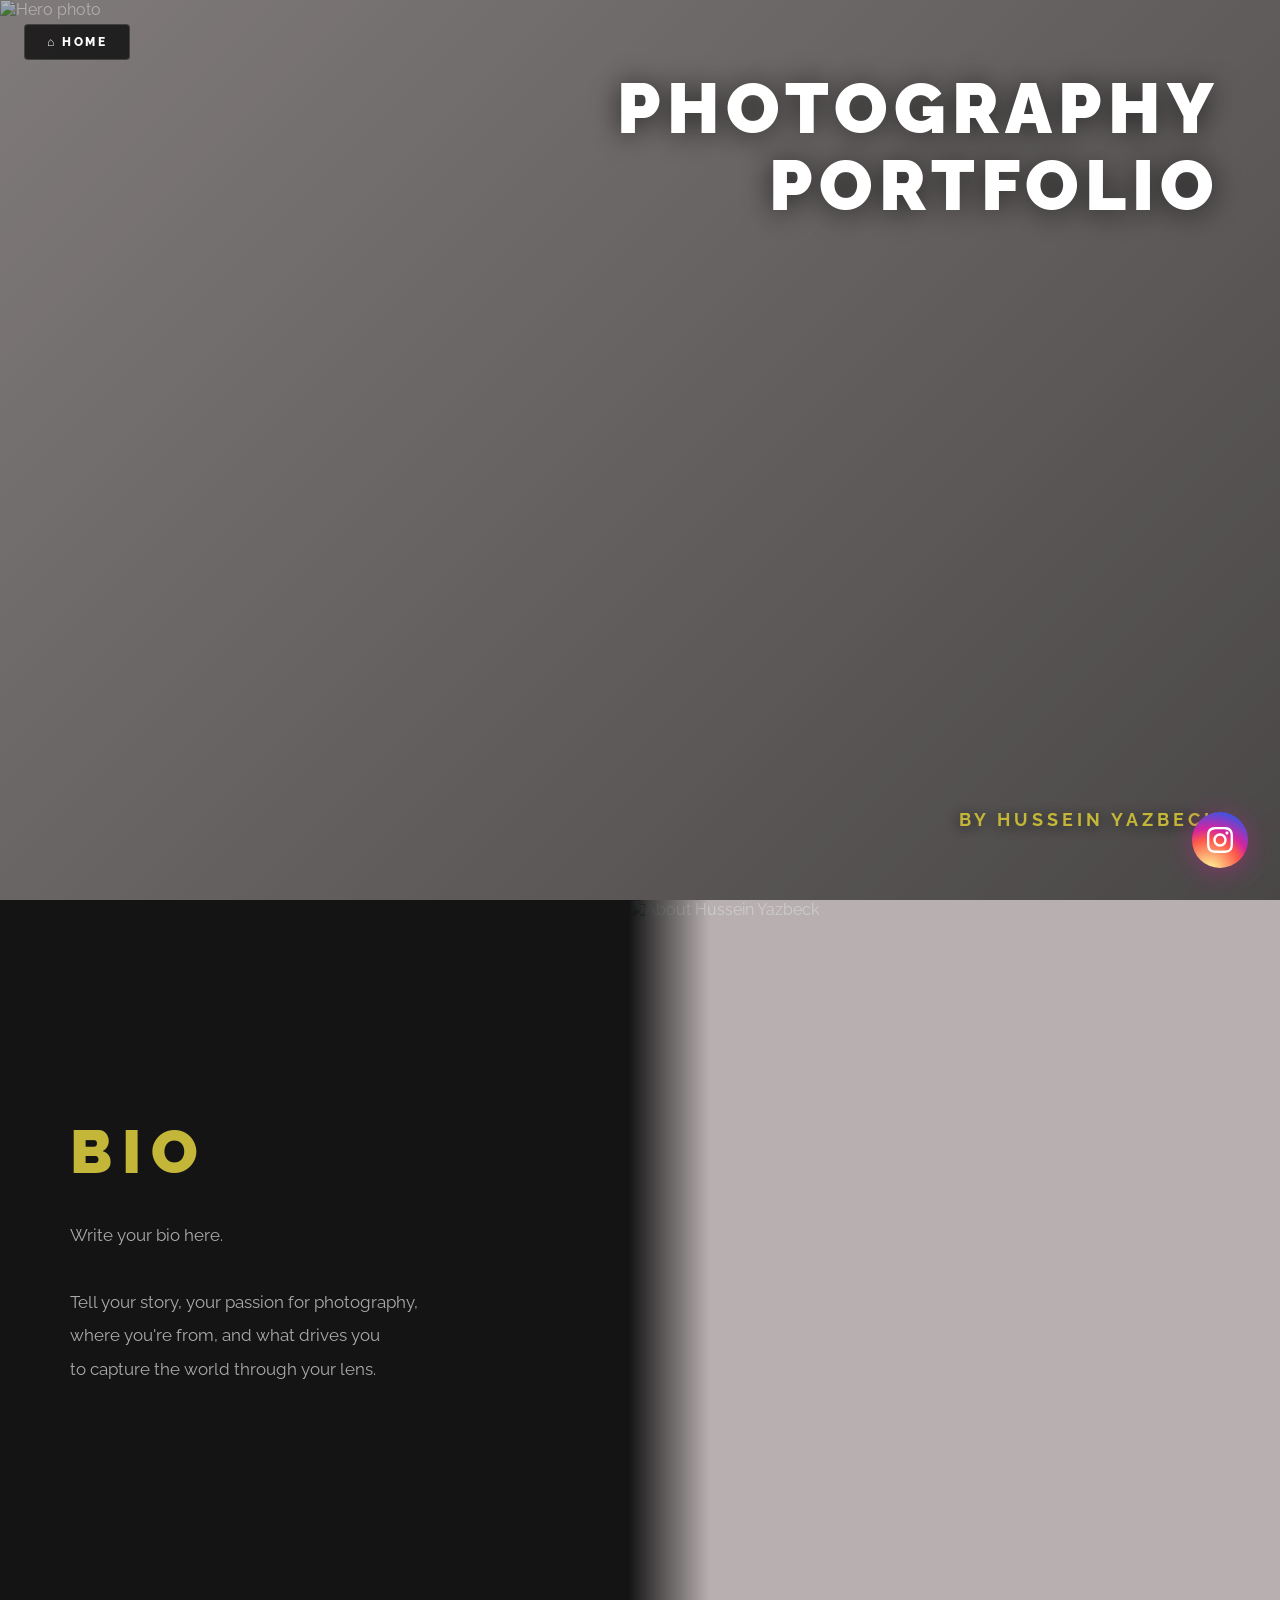
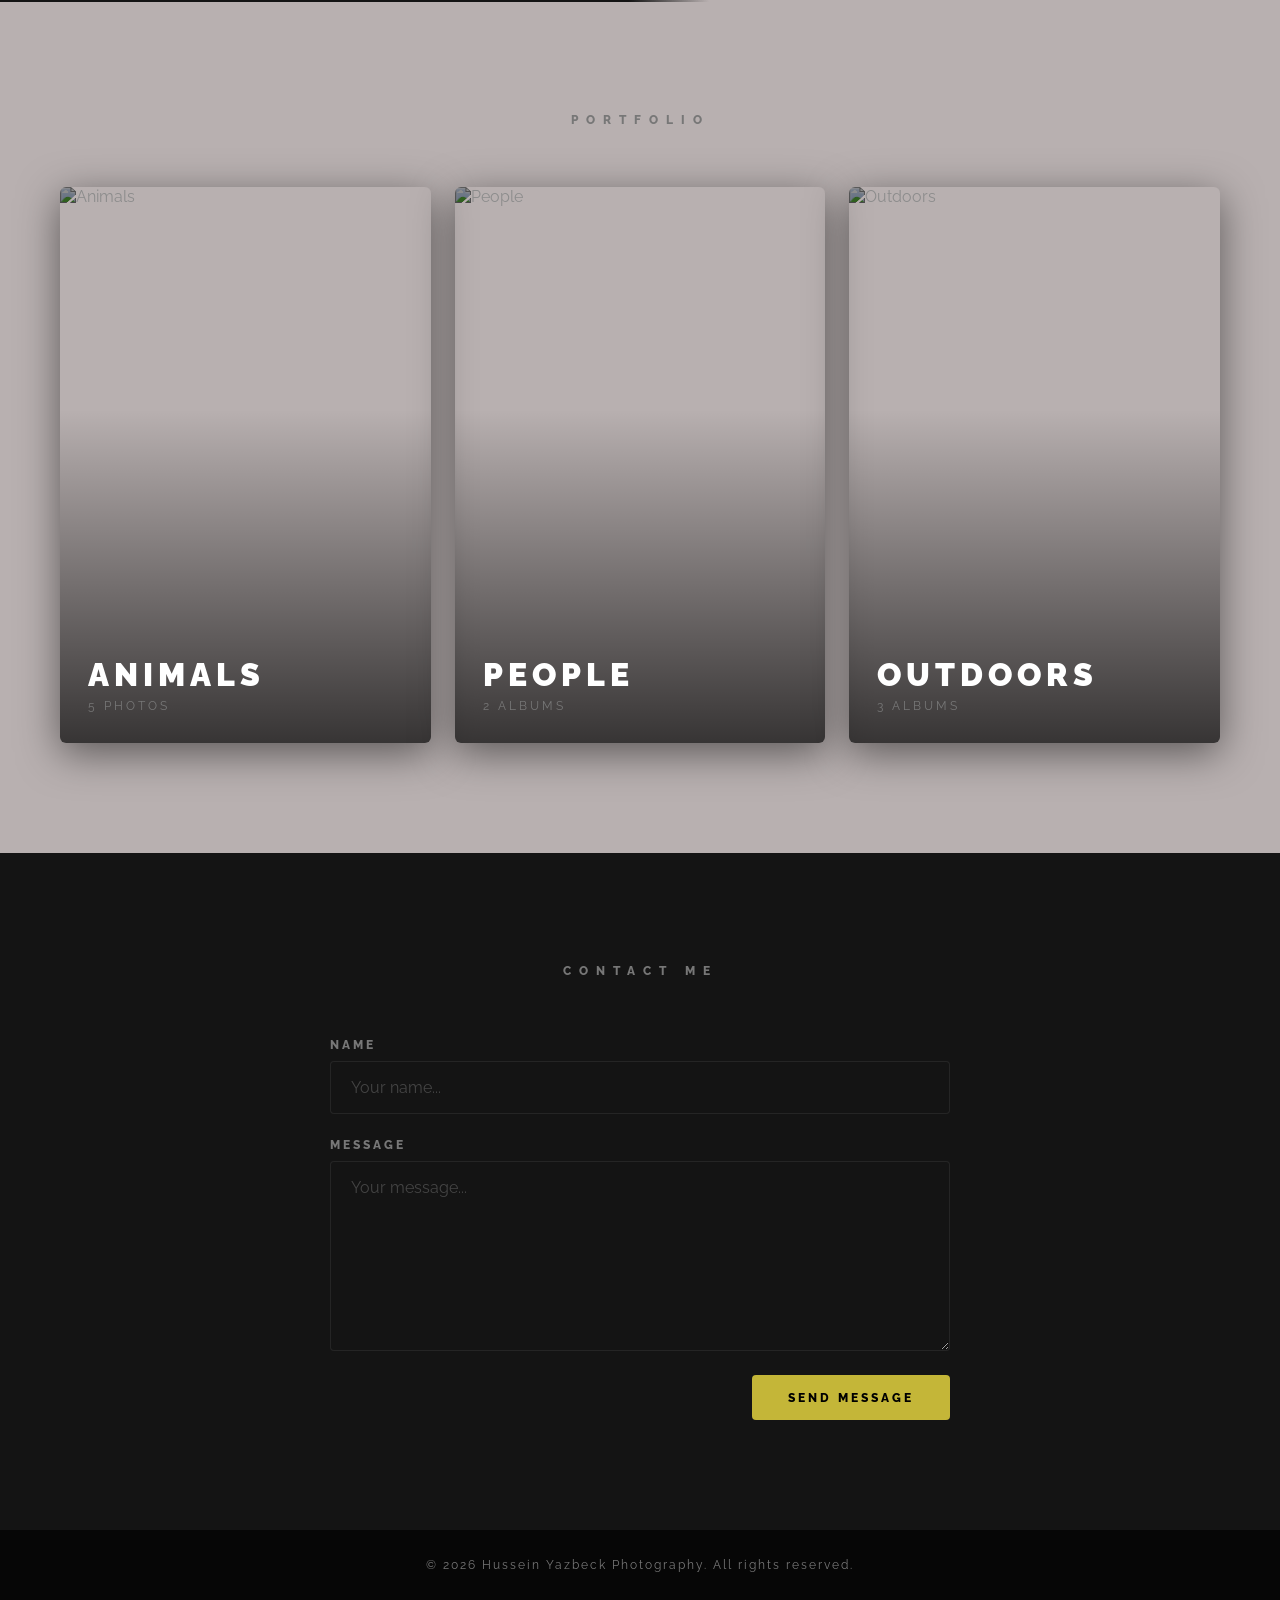
==== index.html @ 98753cee "Initial portfolio upload" ====
<!DOCTYPE html>
<html lang="en">
<head>
    <meta charset="UTF-8">
    <meta name="viewport" content="width=device-width, initial-scale=1.0">
    <meta name="description" content="Photography portfolio of Hussein Yazbeck — animals, people, and outdoor photography.">
    <meta property="og:title" content="Hussein Yazbeck | Photography">
    <meta property="og:description" content="Photography portfolio of Hussein Yazbeck.">
    <meta property="og:type" content="website">
    <meta name="twitter:card" content="summary_large_image">
    <link rel="icon" href="images/favicon.ico">
    <title>Hussein Yazbeck | Photography</title>
    <link rel="preconnect" href="https://fonts.googleapis.com">
    <link rel="preconnect" href="https://fonts.gstatic.com" crossorigin>
    <link href="https://fonts.googleapis.com/css2?family=Raleway:wght@300;400;500;700;800;900&display=swap" rel="stylesheet">
    <link rel="stylesheet" href="styles.css">
</head>
<body>

    <!-- ================================================
         FIXED NAVIGATION (always visible)
    ================================================ -->
    <div class="fixed-nav">
        <button class="nav-btn home-btn" onclick="goHome()">&#8962; HOME</button>
        <button class="nav-btn back-btn" id="back-btn" onclick="goBack()">&#8592; BACK</button>
    </div>

    <!-- ================================================
         FLOATING INSTAGRAM BUTTON
    ================================================ -->
    <a id="instagram-link" href="#" target="_blank" class="instagram-float" title="Follow on Instagram">
        <svg viewBox="0 0 24 24" xmlns="http://www.w3.org/2000/svg">
            <path d="M12 2.163c3.204 0 3.584.012 4.85.07 3.252.148 4.771 1.691 4.919 4.919.058 1.265.069
            1.645.069 4.849 0 3.205-.012 3.584-.069 4.849-.149 3.225-1.664 4.771-4.919
            4.919-1.266.058-1.644.07-4.85.07-3.204 0-3.584-.012-4.849-.07-3.26-.149-4.771-1.699-4.919-4.92-.058-1.265-.07-1.644-.07-4.849
            0-3.204.013-3.583.07-4.849.149-3.227 1.664-4.771 4.919-4.919 1.266-.057 1.645-.069
            4.849-.069zm0-2.163c-3.259 0-3.667.014-4.947.072-4.358.2-6.78 2.618-6.98
            6.98-.059 1.281-.073 1.689-.073 4.948 0 3.259.014 3.668.072 4.948.2 4.358 2.618
            6.78 6.98 6.98 1.281.058 1.689.072 4.948.072 3.259 0 3.668-.014 4.948-.072 4.354-.2
            6.782-2.618 6.979-6.98.059-1.28.073-1.689.073-4.948 0-3.259-.014-3.667-.072-4.947-.196-4.354-2.617-6.78-6.979-6.98-1.281-.059-1.69-.073-4.949-.073zm0
            5.838c-3.403 0-6.162 2.759-6.162 6.162s2.759 6.163 6.162 6.163 6.162-2.759
            6.162-6.163c0-3.403-2.759-6.162-6.162-6.162zm0 10.162c-2.209 0-4-1.79-4-4
            0-2.209 1.791-4 4-4s4 1.791 4 4c0 2.21-1.791 4-4 4zm6.406-11.845c-.796
            0-1.441.645-1.441 1.44s.645 1.44 1.441 1.44c.795 0 1.439-.645
            1.439-1.44s-.644-1.44-1.439-1.44z"/>
        </svg>
    </a>

    <!-- ================================================
         FULLSCREEN IMAGE VIEWER
    ================================================ -->
    <div id="fullscreen-viewer">
        <button class="viewer-close" onclick="closeFullscreen()">&#8592; BACK</button>
        <button class="viewer-nav viewer-prev" onclick="prevImage()">&#10094;</button>
        <button class="viewer-nav viewer-next" onclick="nextImage()">&#10095;</button>
        <div class="viewer-wrapper">
            <img id="viewer-img" src="" alt="Full screen view">
        </div>
        <div class="viewer-counter">
            <span id="viewer-counter-text">1 / 1</span>
        </div>
        <div class="zoom-controls">
            <button class="zoom-btn" onclick="zoomOut()" title="Zoom Out">&#8722;</button>
            <span id="zoom-level">100%</span>
            <button class="zoom-btn" onclick="zoomIn()" title="Zoom In">&#43;</button>
        </div>
    </div>

    <!-- ================================================
         HOME PAGE
    ================================================ -->
    <div id="home-page" class="page active">

        <!-- HERO -->
        <section class="hero">
            <img id="hero-bg" src="" alt="Hero photo" class="hero-bg">
            <div class="hero-overlay"></div>
            <div class="hero-content">
                <h1 class="hero-title fade-in">Photography<br>Portfolio</h1>
                <p id="author-name" class="hero-author fade-in">By Hussein Yazbeck</p>
            </div>
        </section>

        <!-- BIO -->
        <section class="bio-section">
            <div class="bio-left reveal">
                <span class="bio-label">BIO</span>
                <p id="bio-text" class="bio-text"></p>
            </div>
            <div class="bio-right reveal">
                <img id="bio-img" src="" alt="About Hussein Yazbeck">
            </div>
        </section>

        <!-- CATEGORIES -->
        <section id="categories-section" class="categories-section">
            <h2 class="section-label reveal">Portfolio</h2>
            <div id="categories-grid" class="categories-grid"></div>
        </section>

        <!-- CONTACT -->
        <section class="contact-section">
            <h2 class="section-label reveal">Contact Me</h2>
            <div class="contact-form reveal">
                <div class="form-group">
                    <label for="contact-name">Name</label>
                    <input type="text" id="contact-name" placeholder="Your name...">
                </div>
                <div class="form-group">
                    <label for="contact-message">Message</label>
                    <textarea id="contact-message" placeholder="Your message..."></textarea>
                </div>
                <p id="form-error" class="form-error" role="alert"></p>
                <button class="contact-btn" onclick="sendEmail()">Send Message</button>
            </div>
        </section>

        <!-- FOOTER -->
        <footer class="footer">
            <p>&copy; <span id="footer-year"></span> Hussein Yazbeck Photography. All rights reserved.</p>
        </footer>

    </div>

    <!-- ================================================
         ALBUM PAGE
    ================================================ -->
    <div id="album-page" class="page">
        <div id="album-bg-overlay" class="album-bg-overlay"></div>
        <div class="album-page-content">
            <h1 id="album-title" class="album-title"></h1>
            <div id="album-grid" class="album-grid"></div>
        </div>
    </div>

    <!-- ================================================
         SUBCATEGORIES PAGE
    ================================================ -->
    <div id="subcategories-page" class="page">
        <div id="subcategories-bg-overlay" class="album-bg-overlay"></div>
        <div class="album-page-content">
            <h1 id="subcategories-title" class="album-title"></h1>
            <div id="subcategories-grid" class="categories-grid subcategories-grid"></div>
        </div>
    </div>

    <script src="script.js"></script>
</body>
</html>
---- styles.css ----
/* ================================================
   RESET & VARIABLES
================================================ */
*, *::before, *::after {
    margin: 0;
    padding: 0;
    box-sizing: border-box;
}

:root {
    --bg:         #b8b0b0; /* Color of Albums background */
    --bg-2:       #141414; /* Color of Bio & contact background */
    --bg-3:       #141414;
    --text:       #ffffff; /* Color of PHOTOGRAPHY PORTFOLIO */
    --muted:      #777;
    --accent:     #c4b638;  /* Color of my name */
    --ease:       cubic-bezier(0.25, 0.46, 0.45, 0.94);
    --font:       'Raleway', sans-serif;
}

html {
    scroll-behavior: smooth;
    font-size: 16px;
}

body {
    background: var(--bg);
    color: var(--text);
    font-family: var(--font);
    overflow-x: hidden;
    -webkit-font-smoothing: antialiased;
}

img { display: block; max-width: 100%; }
button { font-family: var(--font); cursor: pointer; }

/* ================================================
   FIXED NAVIGATION
================================================ */
.fixed-nav {
    position: fixed;
    top: 24px;
    left: 24px;
    z-index: 900;
    display: flex;
    gap: 10px;
}

.nav-btn {
    background: rgba(8, 8, 8, 0.78);
    color: var(--text);
    border: 1px solid rgba(255, 255, 255, 0.15);
    padding: 10px 22px;
    font-size: 0.75rem;
    font-weight: 800;
    letter-spacing: 2.5px;
    text-transform: uppercase;
    border-radius: 4px;
    backdrop-filter: blur(14px);
    -webkit-backdrop-filter: blur(14px);
    transition: background 0.35s ease, color 0.35s ease, border-color 0.35s ease;
}

.nav-btn:hover {
    background: var(--accent);
    border-color: var(--accent);
    color: #000;
}

/* Back button hidden by default — shown via JS on album page */
.back-btn { display: none; }

/* ================================================
   FLOATING INSTAGRAM BUTTON
================================================ */
.instagram-float {
    position: fixed;
    bottom: 32px;
    right: 32px;
    z-index: 900;
    width: 56px;
    height: 56px;
    border-radius: 50%;
    background: radial-gradient(
        circle at 30% 107%,
        #fdf497 0%, #fdf497 5%,
        #fd5949 45%, #d6249f 60%, #285AEB 90%
    );
    display: flex;
    align-items: center;
    justify-content: center;
    text-decoration: none;
    box-shadow: 0 4px 24px rgba(214, 36, 159, 0.4);
    transition: transform 0.35s var(--ease), box-shadow 0.35s ease;
}

.instagram-float:hover {
    transform: scale(1.12) translateY(-3px);
    box-shadow: 0 10px 32px rgba(214, 36, 159, 0.65);
}

.instagram-float svg {
    width: 26px;
    height: 26px;
    fill: #fff;
}

/* ================================================
   PAGE SYSTEM
================================================ */
.page {
    display: none;
    min-height: 100vh;
}

.page.active {
    display: block;
    animation: pageFadeIn 0.5s ease both;
}

@keyframes pageFadeIn {
    from { opacity: 0; transform: translateY(12px); }
    to   { opacity: 1; transform: translateY(0); }
}

/* ================================================
   HERO SECTION
================================================ */
.hero {
    position: relative;
    width: 100%;
    height: 100vh;
    overflow: hidden;
}

.hero-bg {
    position: absolute;
    inset: 0;
    width: 100%;
    height: 100%;
    object-fit: cover;
}

.hero-overlay {
    position: absolute;
    inset: 0;
    background: linear-gradient(
        135deg,
        rgba(0,0,0,0.3) 0%,
        rgba(0,0,0,0.6) 100%
    );
}

.hero-content {
    position: absolute;
    inset: 0;
    display: flex;
    flex-direction: column;
    justify-content: space-between;
    align-items: flex-end;
    padding: 70px 60px;
}

.hero-title {
    font-size: clamp(2.8rem, 5.5vw, 5rem);
    font-weight: 900;
    text-align: right;
    letter-spacing: 6px;
    text-transform: uppercase;
    line-height: 1.1;
    text-shadow: 0 2px 30px rgba(0,0,0,0.7);
}

/* ⚙️ Author name font size is controlled in script.js via CONFIG.authorNameSize */
.hero-author {
    font-size: 1.1rem;
    font-weight: 700;
    letter-spacing: 4px;
    text-transform: uppercase;
    color: var(--accent);
    text-shadow: 0 2px 15px rgba(0,0,0,0.8);
}

/* Hero fade-in animations */
@keyframes heroFadeIn {
    0%   { opacity: 0; transform: translateY(28px); }
    100% { opacity: 1; transform: translateY(0); }
}

.fade-in { opacity: 0; animation: heroFadeIn 1.3s ease forwards; }
.hero-title.fade-in  { animation-delay: 0.5s; }
.hero-author.fade-in { animation-delay: 1.1s; }



/* ================================================
   BIO SECTION
================================================ */
.bio-section {
    display: flex;
    min-height: 78vh;
}

.bio-left {
    flex: 0.75;
    background: var(--bg-2);
    padding: 90px 70px;
    display: flex;
    flex-direction: column;
    justify-content: center;
    gap: 32px;
}

.bio-label {
    font-size: 3.8rem;
    font-weight: 900;
    letter-spacing: 10px;
    color: var(--accent);
    text-transform: uppercase;
}

.bio-text {
    font-size: 1.05rem;
    line-height: 2;
    color: #aaa;
    max-width: 500px;
    white-space: pre-line;
}


.bio-right {
    flex: 1;
    overflow: hidden;
    position: relative; /* needed for the pseudo-element */
}

.bio-right::before {
    content: '';
    position: absolute;
    top: 0;
    left: 0;
    bottom: 0;
    width: 80px;
    background: linear-gradient(to right, var(--bg-2), transparent);
    z-index: 1;
    pointer-events: none;
}

.bio-right img {
    width: 100%;
    height: 100%;
    object-fit: cover;
    filter: brightness(0.8);
    transition: transform 0.8s var(--ease), filter 0.5s ease;
}

.bio-right:hover img {
    transform: scale(1.04);
    filter: brightness(0.9);
}



/* ================================================
   CATEGORIES SECTION
================================================ */
.categories-section {
    padding: 110px 60px;
    background: var(--bg);
}

.section-label {
    font-size: 0.78rem;
    font-weight: 800;
    letter-spacing: 8px;
    text-transform: uppercase;
    text-align: center;
    margin-bottom: 60px;
    color: var(--muted);
}

.categories-grid {
    display: flex;
    gap: 24px;
    justify-content: center;
    flex-wrap: wrap;
}

.category-card {
    flex: 1;
    min-width: 260px;
    max-width: 380px;
    position: relative;
    border-radius: 6px;
    overflow: hidden;
    cursor: pointer;
    aspect-ratio: 2 / 3;
    box-shadow: 0 10px 40px rgba(0,0,0,0.5);
    transition: transform 0.45s var(--ease), box-shadow 0.45s ease;
}

.category-card:hover {
    transform: translateY(-10px);
    box-shadow: 0 26px 60px rgba(0,0,0,0.75);
}

.category-card img {
    width: 100%;
    height: 100%;
    object-fit: cover;
    filter: brightness(0.55);
    transition: filter 0.5s ease, transform 0.6s var(--ease);
}

.category-card:hover img {
    filter: brightness(0.35);
    transform: scale(1.07);
}

.category-card-overlay {
    position: absolute;
    inset: 0;
    display: flex;
    flex-direction: column;
    justify-content: flex-end;
    padding: 30px 28px;
    background: linear-gradient(transparent 40%, rgba(0,0,0,0.7) 100%);
}

.category-card-overlay h3 {
    font-size: 2rem;
    font-weight: 900;
    letter-spacing: 5px;
    text-transform: uppercase;
    transition: color 0.3s ease;
}

.category-card:hover .category-card-overlay h3 {
    color: var(--accent);
}

.category-card-overlay span {
    font-size: 0.72rem;
    letter-spacing: 3px;
    color: var(--muted);
    text-transform: uppercase;
    margin-top: 6px;
    transition: color 0.3s ease;
}

.category-card:hover .category-card-overlay span {
    color: var(--accent);
}

/* ================================================
   CONTACT SECTION
================================================ */
.contact-section {
    padding: 110px 60px;
    background: var(--bg-2);
    display: flex;
    flex-direction: column;
    align-items: center;
}

.contact-form {
    width: 100%;
    max-width: 620px;
    display: flex;
    flex-direction: column;
    gap: 24px;
}

.form-group {
    display: flex;
    flex-direction: column;
    gap: 9px;
}

.form-group label {
    font-size: 0.72rem;
    font-weight: 800;
    letter-spacing: 3px;
    text-transform: uppercase;
    color: var(--muted);
}

.contact-form input,
.contact-form textarea {
    background: var(--bg-3);
    border: 1px solid rgba(255,255,255,0.07);
    color: var(--text);
    padding: 16px 20px;
    font-size: 1rem;
    font-family: var(--font);
    border-radius: 4px;
    outline: none;
    transition: border-color 0.35s ease, background 0.35s ease;
}

.contact-form input:focus,
.contact-form textarea:focus {
    border-color: var(--accent);
    background: rgba(200, 169, 110, 0.04);
}

.contact-form input::placeholder,
.contact-form textarea::placeholder { color: #444; }

.contact-form textarea {
    resize: vertical;
    min-height: 190px;
}

.contact-btn {
    align-self: flex-end;
    background: var(--accent);
    color: #000;
    border: none;
    padding: 15px 36px;
    font-size: 0.78rem;
    font-weight: 800;
    letter-spacing: 3px;
    text-transform: uppercase;
    border-radius: 4px;
    transition: background 0.3s ease, transform 0.3s ease, box-shadow 0.3s ease;
}

.contact-btn:hover {
    background: #dfc080;
    transform: translateY(-2px);
    box-shadow: 0 8px 28px rgba(200, 169, 110, 0.35);
}

/* ================================================
   FOOTER
================================================ */
.footer {
    background: #060606;
    text-align: center;
    padding: 28px 20px;
    color: var(--muted);
    font-size: 0.75rem;
    letter-spacing: 2px;
}

/* ================================================
   ALBUM PAGE
================================================ */
/* Faded thumbnail background behind the album grid */
.album-bg-overlay {
    position: fixed;
    inset: 0;
    background-size: cover;
    background-position: center;
    filter: blur(14px) brightness(0.18); /* ← adjust brightness: lower = darker */
    transform: scale(1.1);               /* prevents blurry edges */
    z-index: 0;
    pointer-events: none;
}

/* Make sure content sits above the background */
.album-page-content {
    position: relative;
    z-index: 1;
    min-height: 100vh;
    padding: 120px 60px 90px;
    
}




.album-title {
    font-size: clamp(2rem, 4vw, 3.5rem);
    font-weight: 900;
    text-align: center;
    letter-spacing: 10px;
    text-transform: uppercase;
    margin-bottom: 64px;
}

.album-grid {
    columns: 3;
    column-gap: 18px;
}

.album-photo {
    break-inside: avoid;
    margin-bottom: 18px;
    overflow: hidden;
    border-radius: 10px;
    cursor: pointer;
    box-shadow: 0 6px 20px rgba(0,0,0,0.45);
    opacity: 0;
    transform: translateY(30px);
    transition: transform 0.4s ease, box-shadow 0.4s ease;
}

/* Visible state triggered by JS with stagger */
.album-photo.visible {
    animation: albumPhotoIn 0.55s ease both;
}

@keyframes albumPhotoIn {
    from { opacity: 0; transform: translateY(28px); }
    to   { opacity: 1; transform: translateY(0); }
}

.album-photo:hover {
    transform: scale(1.02);
    box-shadow: 0 18px 44px rgba(0,0,0,0.65);
}

.album-photo img {
    width: 100%;
    height: auto;
    display: block;
    transition: transform 0.5s var(--ease);
}

.album-photo:hover img {
    transform: scale(1.07);
}

/* ================================================
   FULLSCREEN IMAGE VIEWER
================================================ */
#fullscreen-viewer {
    position: fixed;
    inset: 0;
    z-index: 1500;
    background: rgba(4, 4, 4, 0.97);
    display: flex;
    align-items: center;
    justify-content: center;
    opacity: 0;
    pointer-events: none;
    transition: opacity 0.4s ease;
    touch-action: none;
}

#fullscreen-viewer.active {
    opacity: 1;
    pointer-events: auto;
}

/* Back button inside the viewer */
.viewer-close {
    position: fixed;
    top: 24px;
    left: 24px;
    z-index: 1600;
    background: rgba(255,255,255,0.07);
    color: #fff;
    border: 1px solid rgba(255,255,255,0.18);
    padding: 10px 22px;
    font-size: 0.75rem;
    font-weight: 800;
    letter-spacing: 2.5px;
    text-transform: uppercase;
    border-radius: 4px;
    transition: background 0.3s, color 0.3s, border-color 0.3s;
}

.viewer-close:hover {
    background: var(--accent);
    border-color: var(--accent);
    color: #000;
}

/* Left / Right arrows */
.viewer-nav {
    position: fixed;
    top: 50%;
    transform: translateY(-50%);
    z-index: 1600;
    background: rgba(255,255,255,0.06);
    color: #fff;
    border: none;
    width: 62px;
    height: 100px;
    font-size: 2.8rem;
    display: flex;
    align-items: center;
    justify-content: center;
    transition: background 0.3s ease;
}

.viewer-prev {
    left: 0;
    border-radius: 0 8px 8px 0;
}

.viewer-next {
    right: 0;
    border-radius: 8px 0 0 8px;
}

.viewer-nav:hover {
    background: rgba(255,255,255,0.18);
}

.viewer-wrapper {
    width: 100%;
    height: 100%;
    display: flex;
    align-items: center;
    justify-content: center;
    overflow: hidden;
}

#viewer-img {
    max-width: 88vw;
    max-height: 86vh;
    object-fit: contain;
    transform-origin: center center;
    transition: transform 0.35s ease, opacity 0.3s ease;
    user-select: none;
    -webkit-user-drag: none;
}

/* Photo counter (e.g. 3 / 12) */
.viewer-counter {
    position: fixed;
    bottom: 82px;
    left: 50%;
    transform: translateX(-50%);
    z-index: 1600;
    color: rgba(255,255,255,0.45);
    font-size: 0.78rem;
    letter-spacing: 3px;
}

/* Zoom controls */
.zoom-controls {
    position: fixed;
    bottom: 28px;
    left: 50%;
    transform: translateX(-50%);
    z-index: 1600;
    display: flex;
    align-items: center;
    gap: 14px;
}

.zoom-btn {
    background: rgba(255,255,255,0.07);
    color: #fff;
    border: 1px solid rgba(255,255,255,0.18);
    width: 44px;
    height: 44px;
    font-size: 1.5rem;
    border-radius: 4px;
    display: flex;
    align-items: center;
    justify-content: center;
    transition: background 0.3s, color 0.3s, border-color 0.3s;
}

.zoom-btn:hover {
    background: var(--accent);
    border-color: var(--accent);
    color: #000;
}

#zoom-level {
    font-size: 0.75rem;
    letter-spacing: 2px;
    color: rgba(255,255,255,0.45);
    min-width: 50px;
    text-align: center;
}

/* ================================================
   SCROLL REVEAL
================================================ */
.reveal {
    opacity: 0;
    transform: translateY(40px);
    transition: opacity 0.9s ease, transform 0.9s ease;
}

.reveal.visible {
    opacity: 1;
    transform: translateY(0);
}

/* ================================================
   RESPONSIVE (Mobile)
================================================ */
@media (max-width: 768px) {
    .hero-content { padding: 80px 30px 50px; }

    .bio-section { flex-direction: column; }
    .bio-left { padding: 60px 30px; }
    .bio-right { min-height: 300px; }

    .categories-section { padding: 80px 20px; }
    .contact-section    { padding: 80px 20px; }
    .album-page-content { padding: 100px 20px 60px; }

    .viewer-nav { width: 44px; height: 70px; font-size: 2rem; }
    .album-grid { columns: 2; }
}

/* ================================================
   SUBCATEGORIES PAGE
================================================ */
.subcategories-grid {
    max-width: 1100px;
    margin: 0 auto;
}

/* ================================================
   CONTACT FORM — INLINE ERROR
================================================ */
.form-error {
    font-size: 0.72rem;
    font-weight: 800;
    letter-spacing: 2.5px;
    text-transform: uppercase;
    color: #e05555;
    display: none;
    margin-bottom: -8px;
}

.form-error.visible {
    display: block;
}

/* ================================================
   KEYBOARD FOCUS — VISIBLE OUTLINES
================================================ */
.category-card:focus-visible,
.album-photo:focus-visible {
    outline: 2px solid var(--accent);
    outline-offset: 4px;
}

.nav-btn:focus-visible,
.viewer-close:focus-visible,
.viewer-nav:focus-visible,
.zoom-btn:focus-visible,
.contact-btn:focus-visible {
    outline: 2px solid var(--accent);
    outline-offset: 3px;
}

/* inputs already use a custom border-color on focus */
.contact-form input:focus-visible,
.contact-form textarea:focus-visible {
    outline: none;
}

/* ================================================
   BROKEN / MISSING IMAGES
================================================ */
.img-error {
    opacity: 0.15;
    filter: grayscale(1);
}

/* ================================================
   REDUCED MOTION
================================================ */
@media (prefers-reduced-motion: reduce) {
    .fade-in {
        animation: none;
        opacity: 1;
    }

    .reveal {
        transition: none;
        opacity: 1;
        transform: none;
    }

    .album-photo,
    .album-photo.visible {
        animation: none;
        opacity: 1;
        transform: none;
    }

    .page.active {
        animation: none;
    }

    /* keep a near-instant opacity swap in the viewer so image changes are visible */
    #viewer-img {
        transition: opacity 0.01ms;
    }

    .bio-right img,
    .category-card,
    .category-card img,
    .album-photo img,
    .instagram-float,
    .nav-btn,
    .contact-btn,
    .zoom-btn {
        transition: none;
    }
}
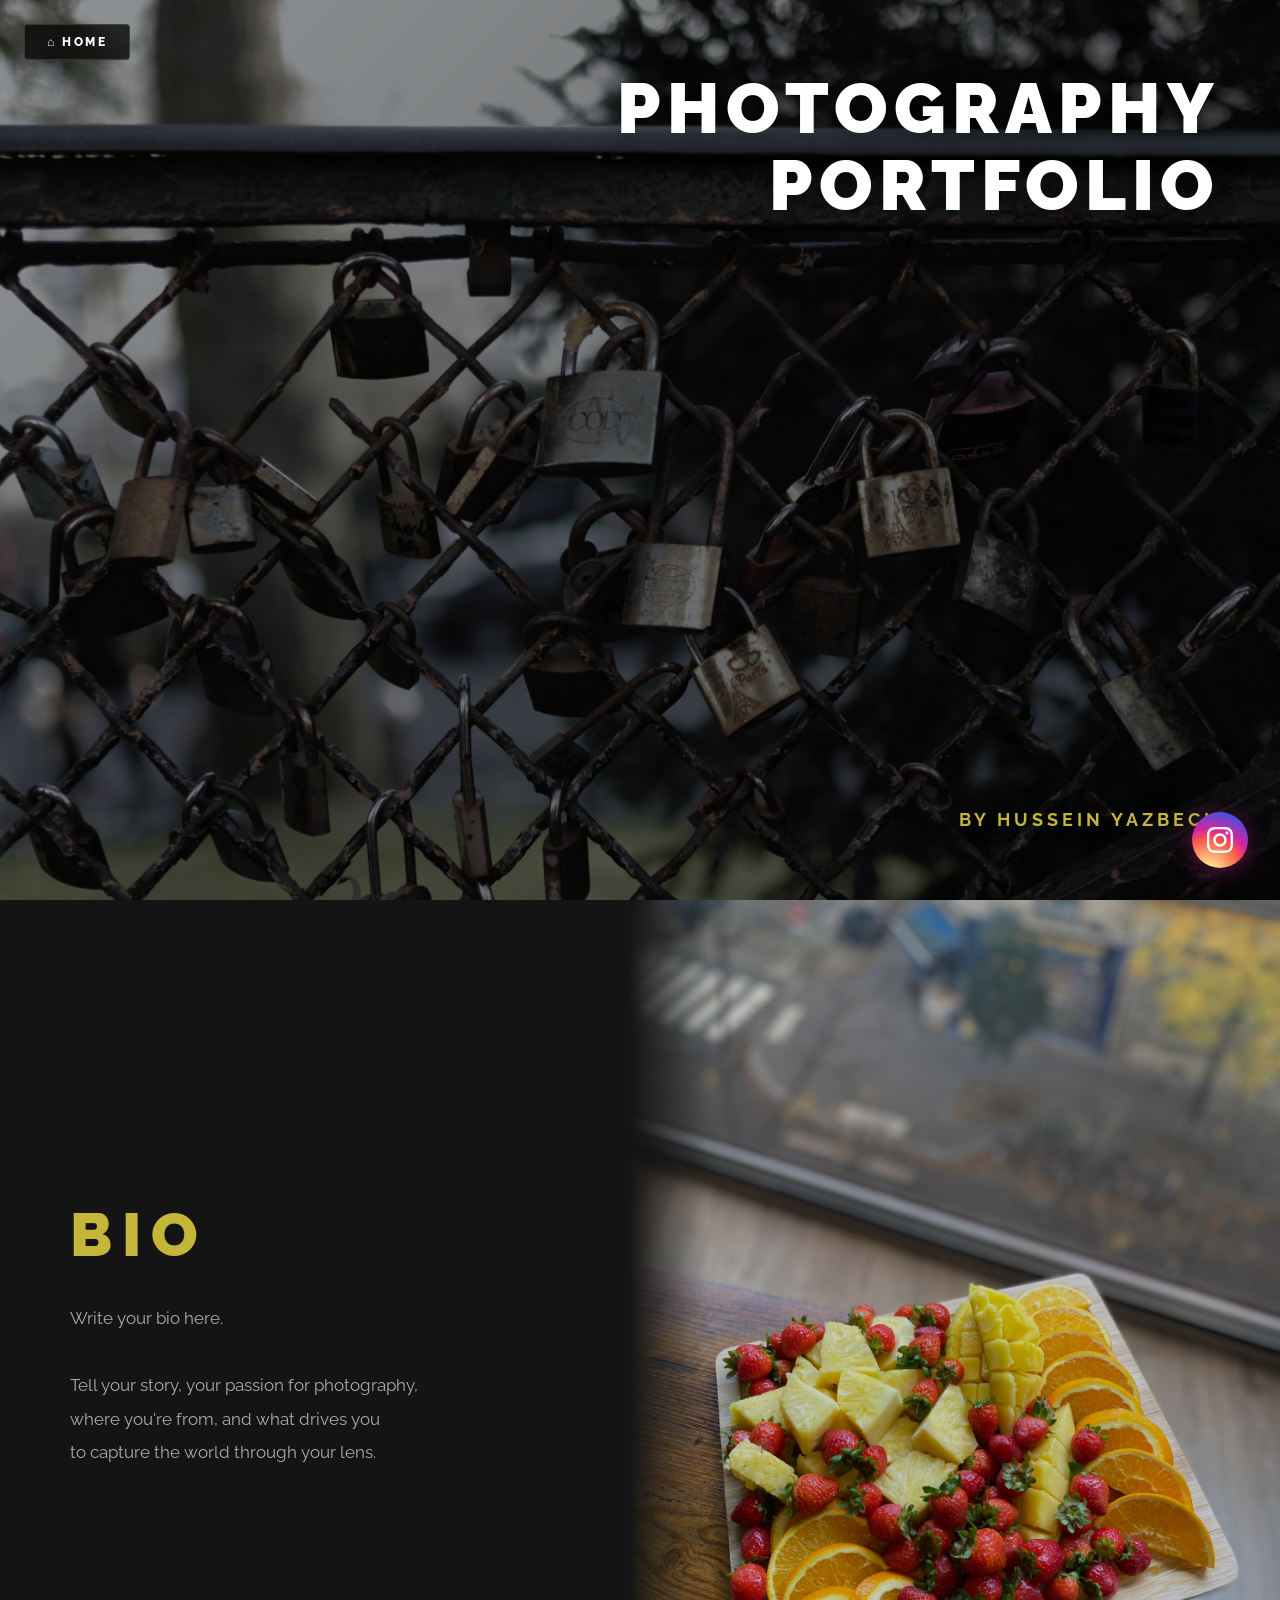
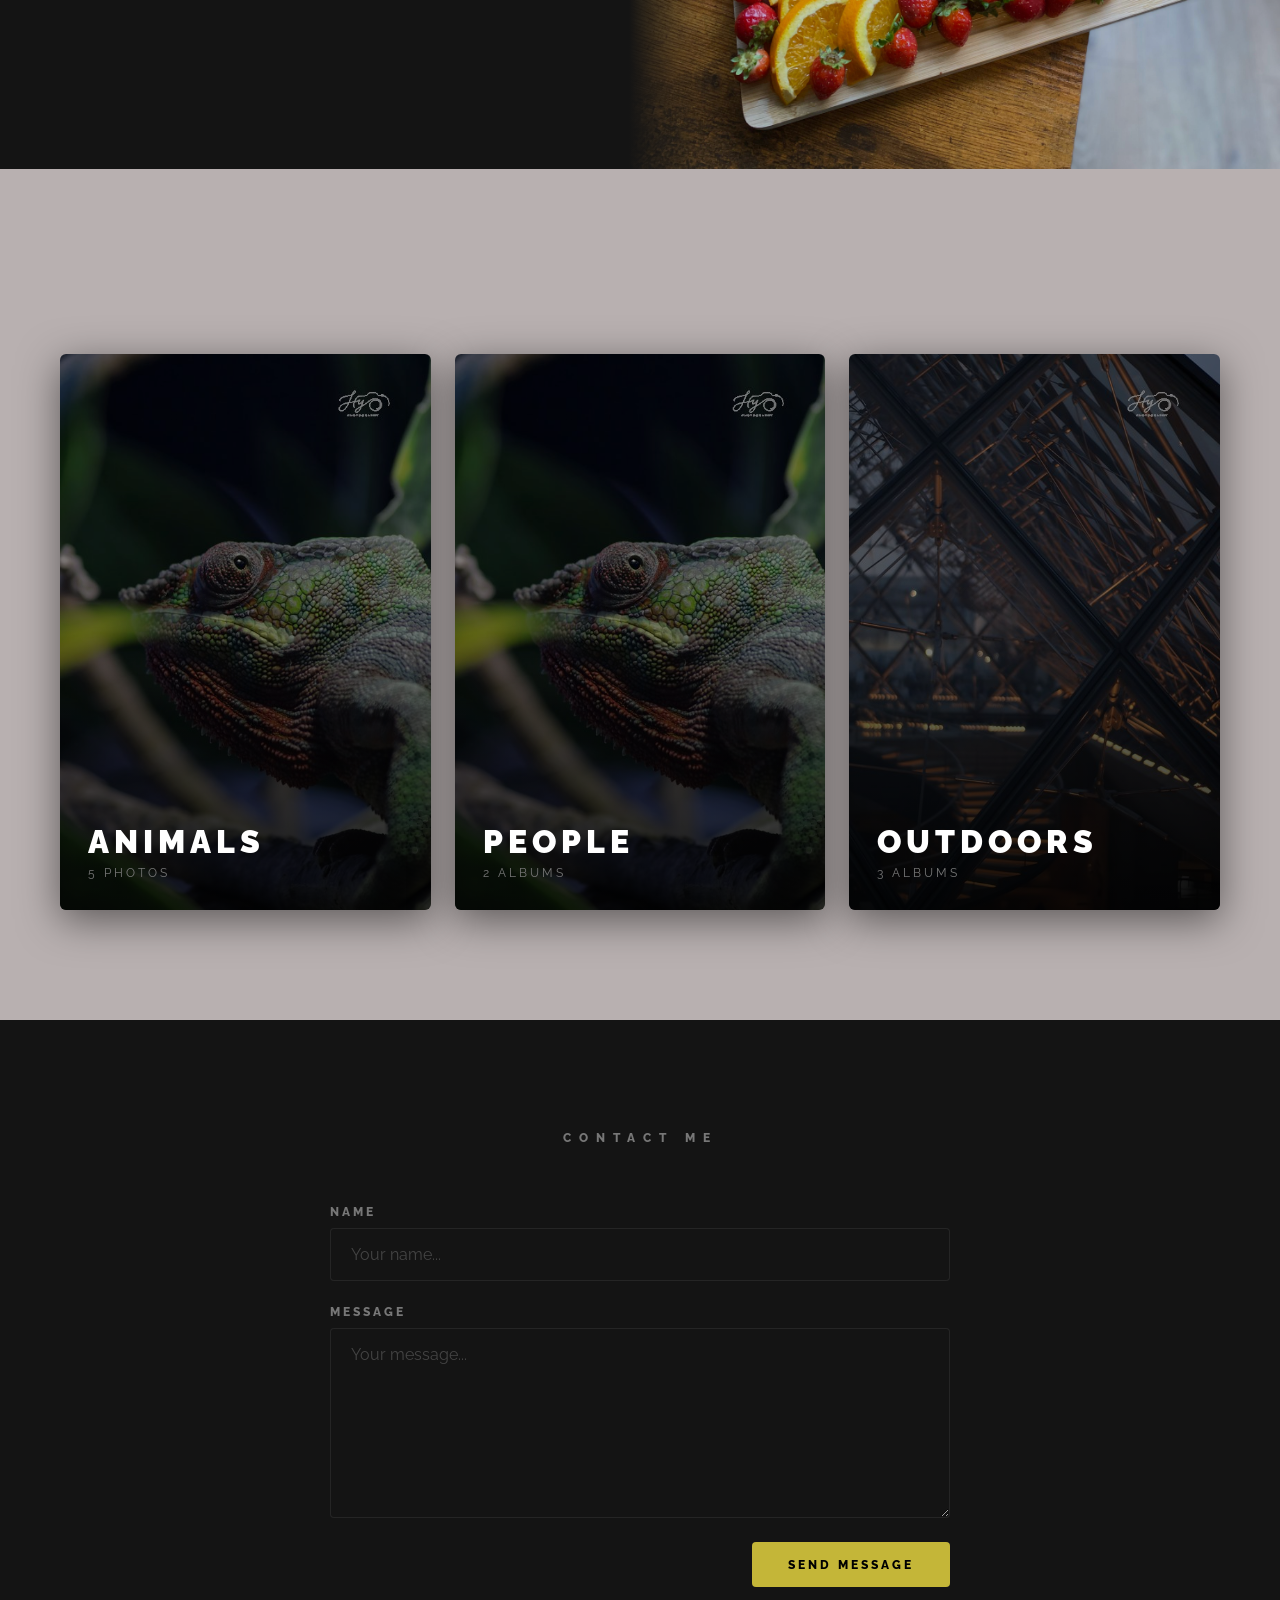
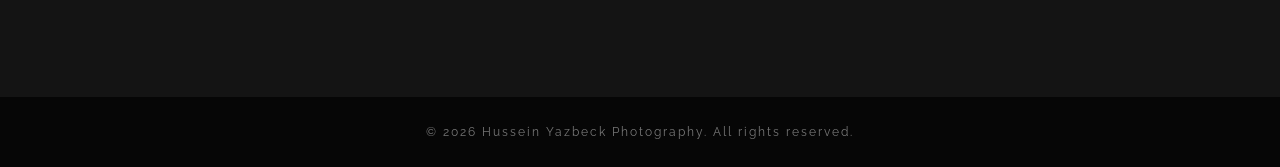
==== commit c1d53f8f: "Mobile fixes: nav buttons, hero text, double-tap hint" ====
--- a/index.html
+++ b/index.html
@@ -2,7 +2,7 @@
 <html lang="en">
 <head>
     <meta charset="UTF-8">
-    <meta name="viewport" content="width=device-width, initial-scale=1.0">
+    <meta name="viewport" content="width=device-width, initial-scale=1.0, viewport-fit=cover">
     <meta name="description" content="Photography portfolio of Hussein Yazbeck — animals, people, and outdoor photography.">
     <meta property="og:title" content="Hussein Yazbeck | Photography">
     <meta property="og:description" content="Photography portfolio of Hussein Yazbeck.">
@@ -144,6 +144,15 @@
         </div>
     </div>
 
+    <!-- DOUBLE TAP HINT — shown once on first fullscreen open on touch devices -->
+    <div id="doubletap-hint" class="doubletap-hint" aria-hidden="true">
+        <div class="doubletap-rings">
+            <div class="doubletap-ring"></div>
+            <div class="doubletap-ring doubletap-ring-2"></div>
+        </div>
+        <span>Double tap to zoom</span>
+    </div>
+
     <script src="script.js"></script>
 </body>
 </html>
--- a/styles.css
+++ b/styles.css
@@ -39,9 +39,9 @@
 ================================================ */
 .fixed-nav {
     position: fixed;
-    top: 24px;
-    left: 24px;
-    z-index: 900;
+    top: max(24px, env(safe-area-inset-top, 24px));
+    left: max(24px, env(safe-area-inset-left, 24px));
+    z-index: 9999;
     display: flex;
     gap: 10px;
 }
@@ -701,7 +701,21 @@
     .album-page-content { padding: 100px 20px 60px; }
 
     .viewer-nav { width: 44px; height: 70px; font-size: 2rem; }
-    .album-grid { columns: 2; }
+    .album-grid  { columns: 2; }
+
+    /* Nav buttons — smaller touch targets, safe on all phones */
+    .nav-btn {
+        padding: 8px 14px;
+        font-size: 0.68rem;
+        letter-spacing: 1.5px;
+    }
+
+    /* Hero title — prevent text from overflowing the screen edges */
+    .hero-title {
+        font-size: clamp(1.6rem, 6.5vw, 2.8rem);
+        letter-spacing: 2px;
+        max-width: 100%;
+    }
 }
 
 /* ================================================
@@ -759,6 +773,69 @@
 .img-error {
     opacity: 0.15;
     filter: grayscale(1);
+}
+
+/* ================================================
+   DOUBLE TAP HINT
+================================================ */
+.doubletap-hint {
+    position: fixed;
+    inset: 0;
+    z-index: 2000;
+    display: flex;
+    flex-direction: column;
+    align-items: center;
+    justify-content: center;
+    gap: 24px;
+    pointer-events: none;
+    opacity: 0;
+}
+
+.doubletap-hint.active {
+    animation: hintLifecycle 3s ease forwards;
+}
+
+@keyframes hintLifecycle {
+    0%   { opacity: 0; }
+    15%  { opacity: 1; }
+    80%  { opacity: 1; }
+    100% { opacity: 0; }
+}
+
+.doubletap-rings {
+    position: relative;
+    width: 64px;
+    height: 64px;
+}
+
+.doubletap-ring {
+    position: absolute;
+    inset: 0;
+    border: 2.5px solid rgba(255, 255, 255, 0.9);
+    border-radius: 50%;
+    opacity: 0;
+    /* two pulses simulating a double tap */
+    animation: ringPulse 0.55s ease-out 0.4s both,
+               ringPulse 0.55s ease-out 1.2s both;
+}
+
+.doubletap-ring-2 {
+    animation-delay: 0.6s, 1.4s;
+}
+
+@keyframes ringPulse {
+    0%   { transform: scale(0.25); opacity: 1; }
+    100% { transform: scale(1.7);  opacity: 0; }
+}
+
+.doubletap-hint span {
+    color: rgba(255, 255, 255, 0.9);
+    font-family: var(--font);
+    font-size: 0.72rem;
+    font-weight: 700;
+    letter-spacing: 3px;
+    text-transform: uppercase;
+    text-shadow: 0 2px 12px rgba(0, 0, 0, 0.9);
 }
 
 /* ================================================
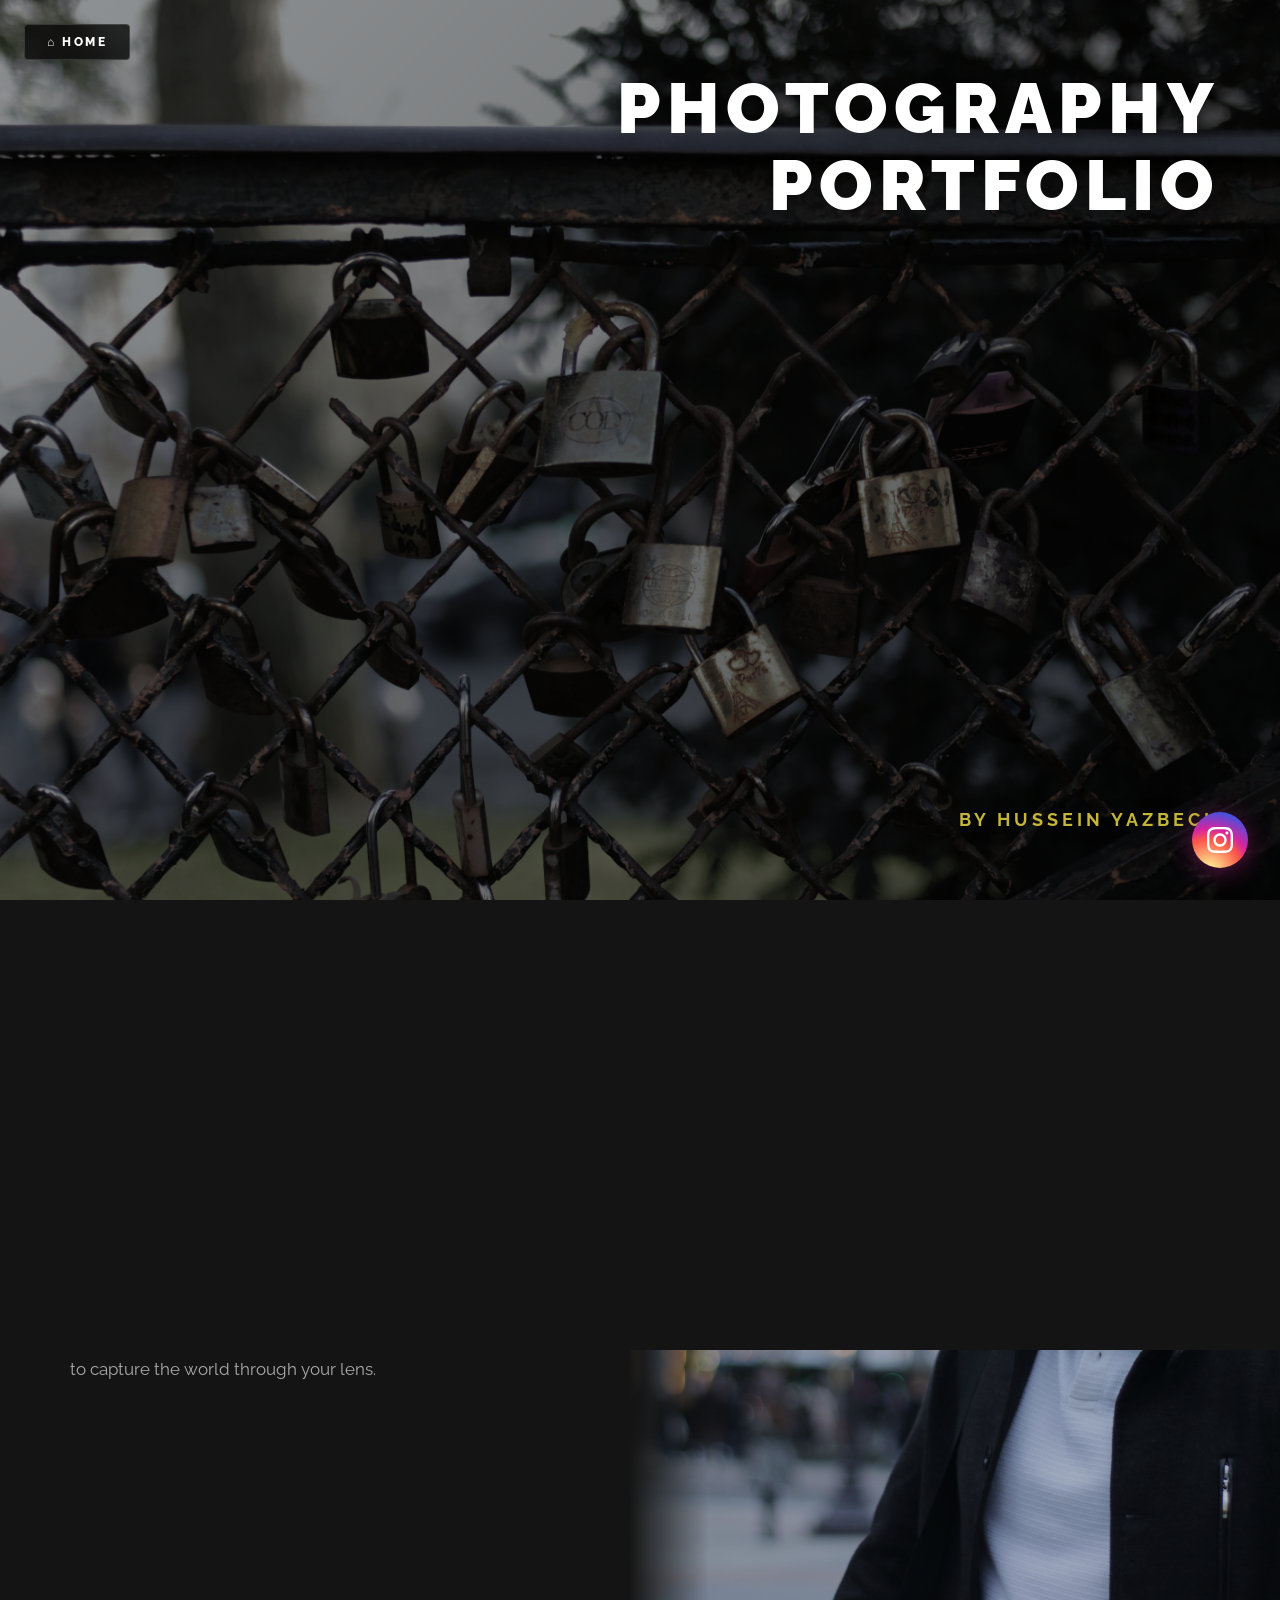
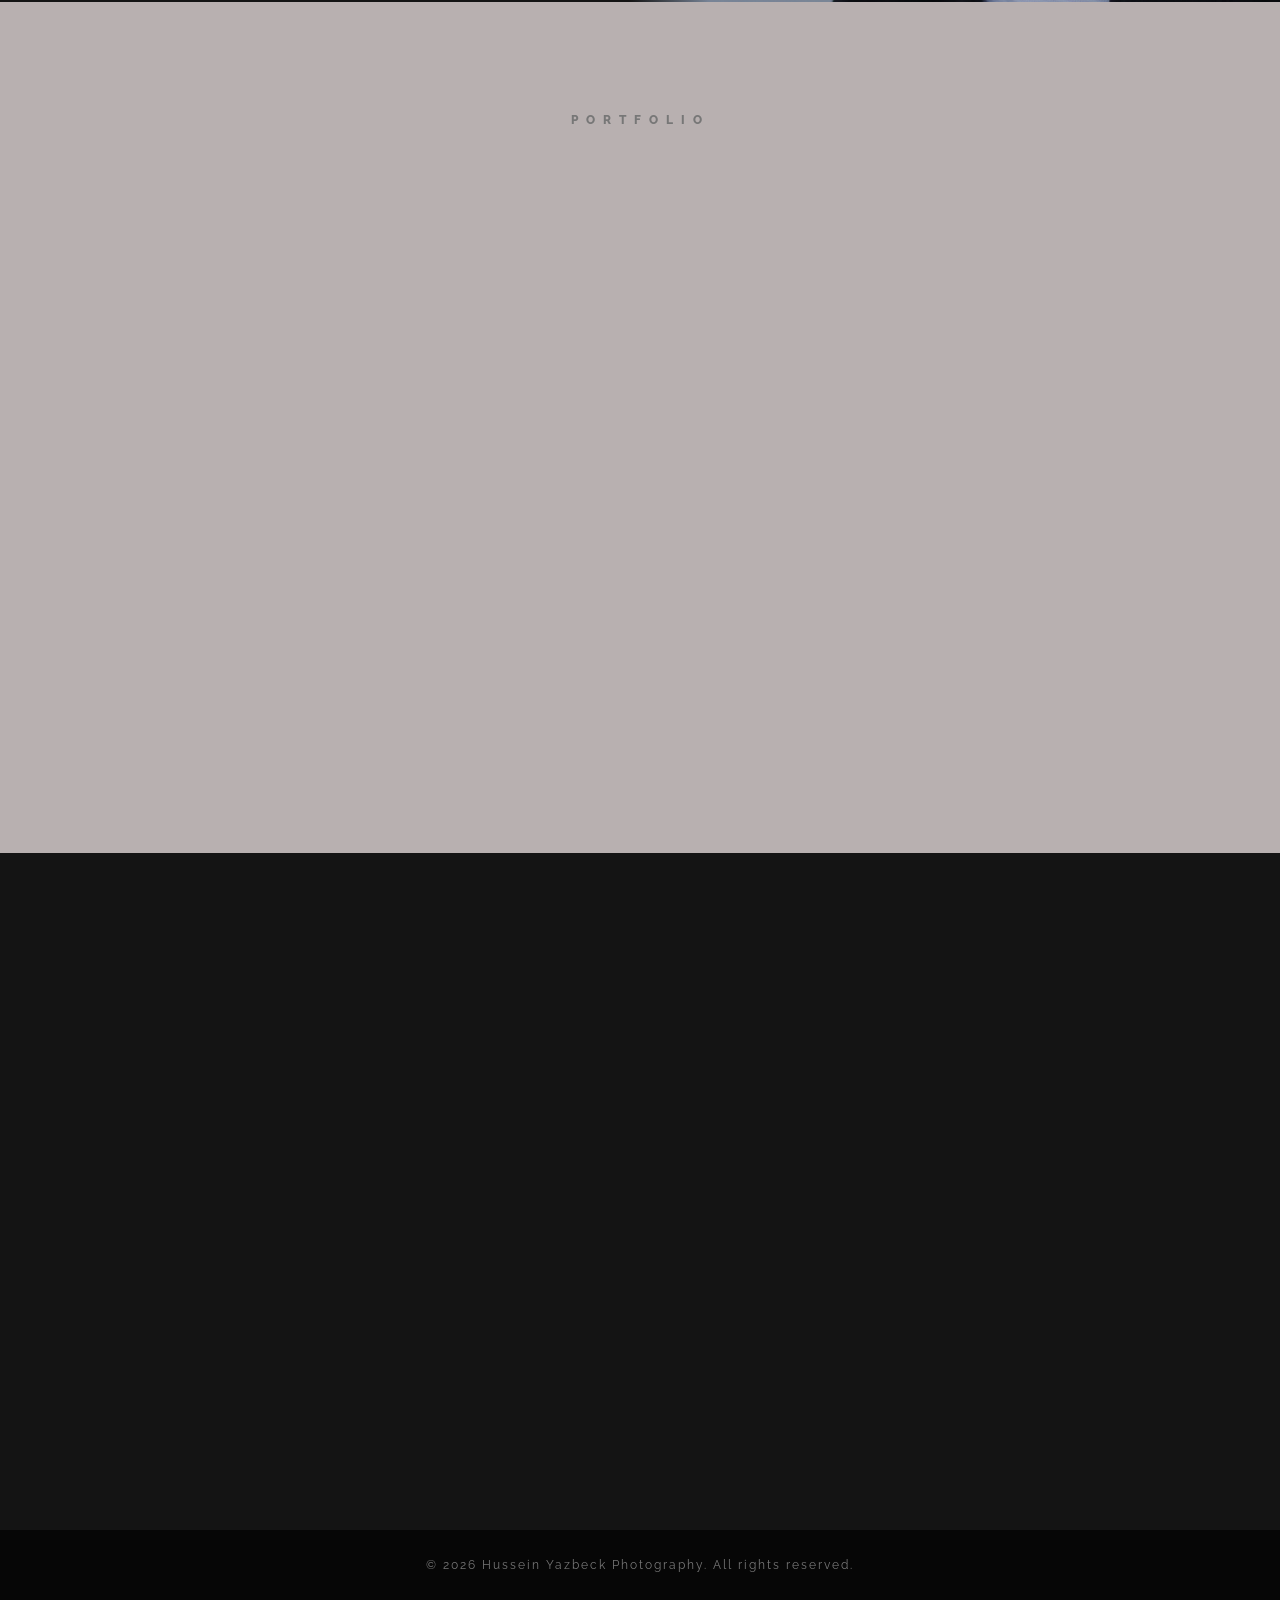
==== commit 1a600da5: "Add split transition between pages" ====
--- a/index.html
+++ b/index.html
@@ -153,6 +153,10 @@
         <span>Double tap to zoom</span>
     </div>
 
+    <!-- Split transition panels -->
+    <div id="split-panel-top"    class="split-panel split-panel-top"    aria-hidden="true"></div>
+    <div id="split-panel-bottom" class="split-panel split-panel-bottom" aria-hidden="true"></div>
+
     <script src="script.js"></script>
 </body>
 </html>
--- a/styles.css
+++ b/styles.css
@@ -69,6 +69,9 @@
 
 /* Back button hidden by default — shown via JS on album page */
 .back-btn { display: none; }
+
+/* Hide nav entirely when fullscreen viewer is open */
+body.viewer-open .fixed-nav { display: none; }
 
 /* ================================================
    FLOATING INSTAGRAM BUTTON
@@ -115,13 +118,32 @@
 
 .page.active {
     display: block;
-    animation: pageFadeIn 0.5s ease both;
-}
-
-@keyframes pageFadeIn {
-    from { opacity: 0; transform: translateY(12px); }
-    to   { opacity: 1; transform: translateY(0); }
-}
+}
+
+/* ── Split transition panels ── */
+.split-panel {
+    position: fixed;
+    left: 0;
+    width: 100%;
+    height: 50%;
+    background: var(--bg-2);
+    z-index: 8000;
+    pointer-events: none;
+    will-change: transform;
+}
+
+.split-panel-top    { top: 0;    transform: translateY(-100%); }
+.split-panel-bottom { bottom: 0; transform: translateY(100%);  }
+
+.split-panel-top.sp-close    { animation: spCloseTop    0.35s cubic-bezier(0.7,0,0.3,1) both; }
+.split-panel-bottom.sp-close { animation: spCloseBottom 0.35s cubic-bezier(0.7,0,0.3,1) both; }
+.split-panel-top.sp-open     { animation: spOpenTop     0.38s cubic-bezier(0.7,0,0.3,1) both; }
+.split-panel-bottom.sp-open  { animation: spOpenBottom  0.38s cubic-bezier(0.7,0,0.3,1) both; }
+
+@keyframes spCloseTop    { from { transform: translateY(-100%); } to { transform: translateY(0); } }
+@keyframes spCloseBottom { from { transform: translateY(100%);  } to { transform: translateY(0); } }
+@keyframes spOpenTop     { from { transform: translateY(0); } to { transform: translateY(-100%); } }
+@keyframes spOpenBottom  { from { transform: translateY(0); } to { transform: translateY(100%);  } }
 
 /* ================================================
    HERO SECTION
@@ -291,7 +313,7 @@
     min-width: 260px;
     max-width: 380px;
     position: relative;
-    border-radius: 6px;
+    border-radius: 20px;
     overflow: hidden;
     cursor: pointer;
     aspect-ratio: 2 / 3;
@@ -860,8 +882,18 @@
         transform: none;
     }
 
-    .page.active {
+    .page.active { animation: none; }
+
+    .split-panel-top.sp-close,
+    .split-panel-bottom.sp-close,
+    .split-panel-top.sp-open,
+    .split-panel-bottom.sp-open {
         animation: none;
+        transform: translateY(-100%);
+    }
+    .split-panel-bottom.sp-close,
+    .split-panel-bottom.sp-open {
+        transform: translateY(100%);
     }
 
     /* keep a near-instant opacity swap in the viewer so image changes are visible */
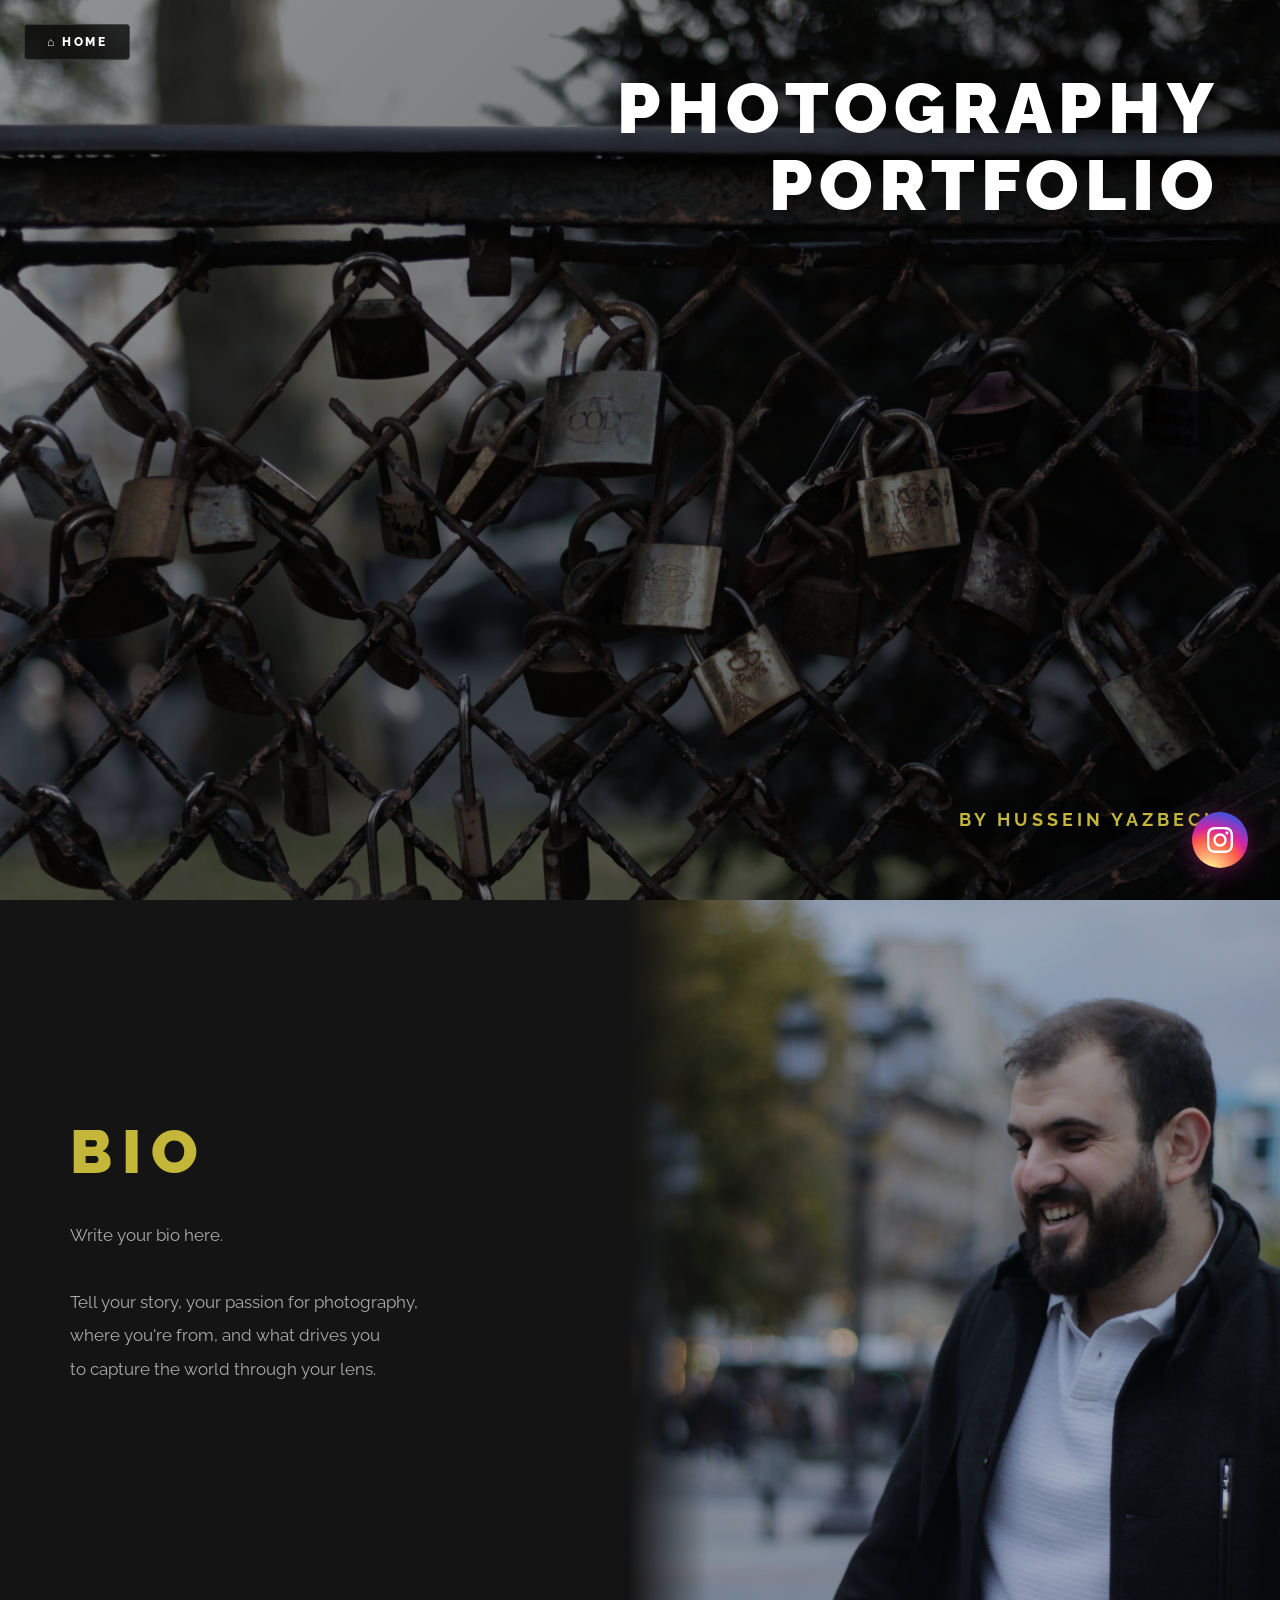
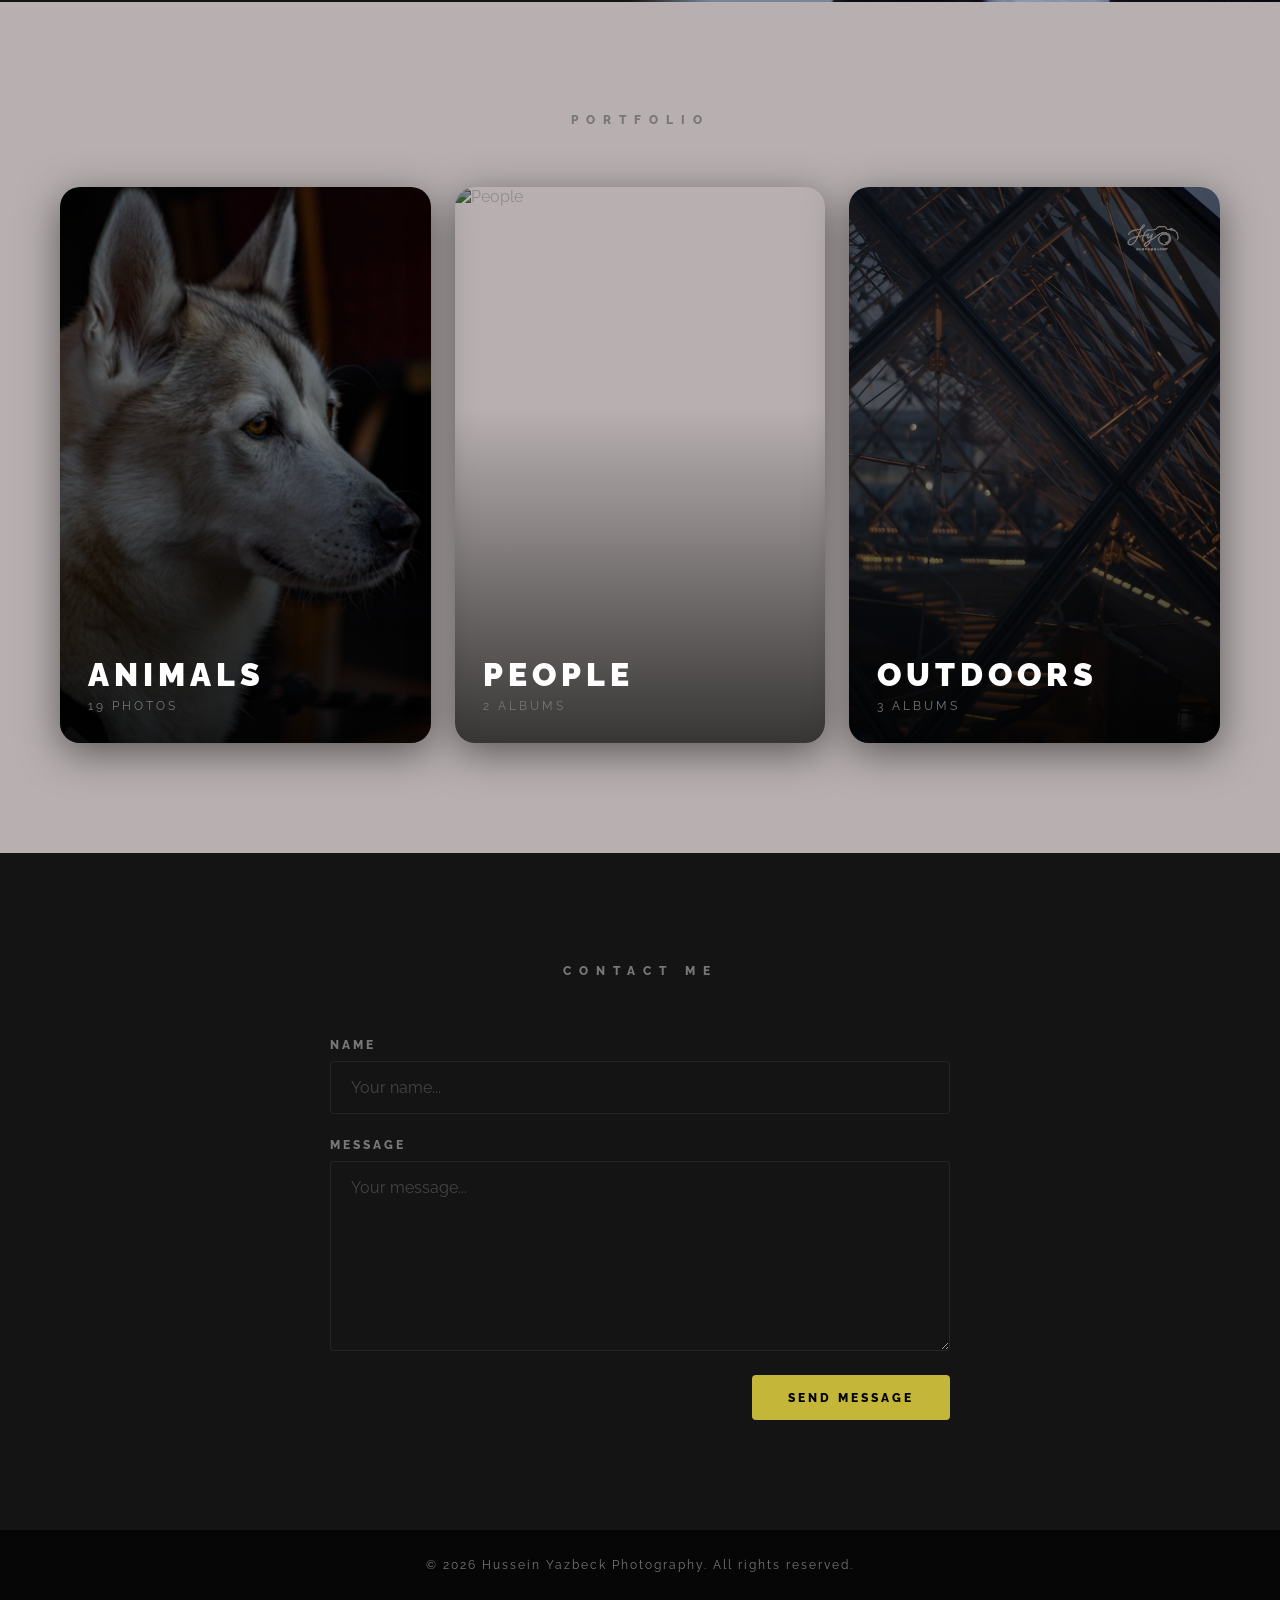
==== commit 7725222f: "Replace split transition with camera aperture/iris animation" ====
--- a/index.html
+++ b/index.html
@@ -153,9 +153,8 @@
         <span>Double tap to zoom</span>
     </div>
 
-    <!-- Split transition panels -->
-    <div id="split-panel-top"    class="split-panel split-panel-top"    aria-hidden="true"></div>
-    <div id="split-panel-bottom" class="split-panel split-panel-bottom" aria-hidden="true"></div>
+    <!-- Aperture / iris page transition overlay -->
+    <div id="aperture-overlay" aria-hidden="true"></div>
 
     <script src="script.js"></script>
 </body>
--- a/styles.css
+++ b/styles.css
@@ -120,30 +120,15 @@
     display: block;
 }
 
-/* ── Split transition panels ── */
-.split-panel {
-    position: fixed;
-    left: 0;
-    width: 100%;
-    height: 50%;
+/* ── Aperture / iris page transition overlay ── */
+#aperture-overlay {
+    position: fixed;
+    inset: 0;
     background: var(--bg-2);
     z-index: 8000;
     pointer-events: none;
-    will-change: transform;
-}
-
-.split-panel-top    { top: 0;    transform: translateY(-100%); }
-.split-panel-bottom { bottom: 0; transform: translateY(100%);  }
-
-.split-panel-top.sp-close    { animation: spCloseTop    0.35s cubic-bezier(0.7,0,0.3,1) both; }
-.split-panel-bottom.sp-close { animation: spCloseBottom 0.35s cubic-bezier(0.7,0,0.3,1) both; }
-.split-panel-top.sp-open     { animation: spOpenTop     0.38s cubic-bezier(0.7,0,0.3,1) both; }
-.split-panel-bottom.sp-open  { animation: spOpenBottom  0.38s cubic-bezier(0.7,0,0.3,1) both; }
-
-@keyframes spCloseTop    { from { transform: translateY(-100%); } to { transform: translateY(0); } }
-@keyframes spCloseBottom { from { transform: translateY(100%);  } to { transform: translateY(0); } }
-@keyframes spOpenTop     { from { transform: translateY(0); } to { transform: translateY(-100%); } }
-@keyframes spOpenBottom  { from { transform: translateY(0); } to { transform: translateY(100%);  } }
+    display: none;
+}
 
 /* ================================================
    HERO SECTION
@@ -884,17 +869,7 @@
 
     .page.active { animation: none; }
 
-    .split-panel-top.sp-close,
-    .split-panel-bottom.sp-close,
-    .split-panel-top.sp-open,
-    .split-panel-bottom.sp-open {
-        animation: none;
-        transform: translateY(-100%);
-    }
-    .split-panel-bottom.sp-close,
-    .split-panel-bottom.sp-open {
-        transform: translateY(100%);
-    }
+    /* iris transition is disabled via JS matchMedia check, nothing needed here */
 
     /* keep a near-instant opacity swap in the viewer so image changes are visible */
     #viewer-img {
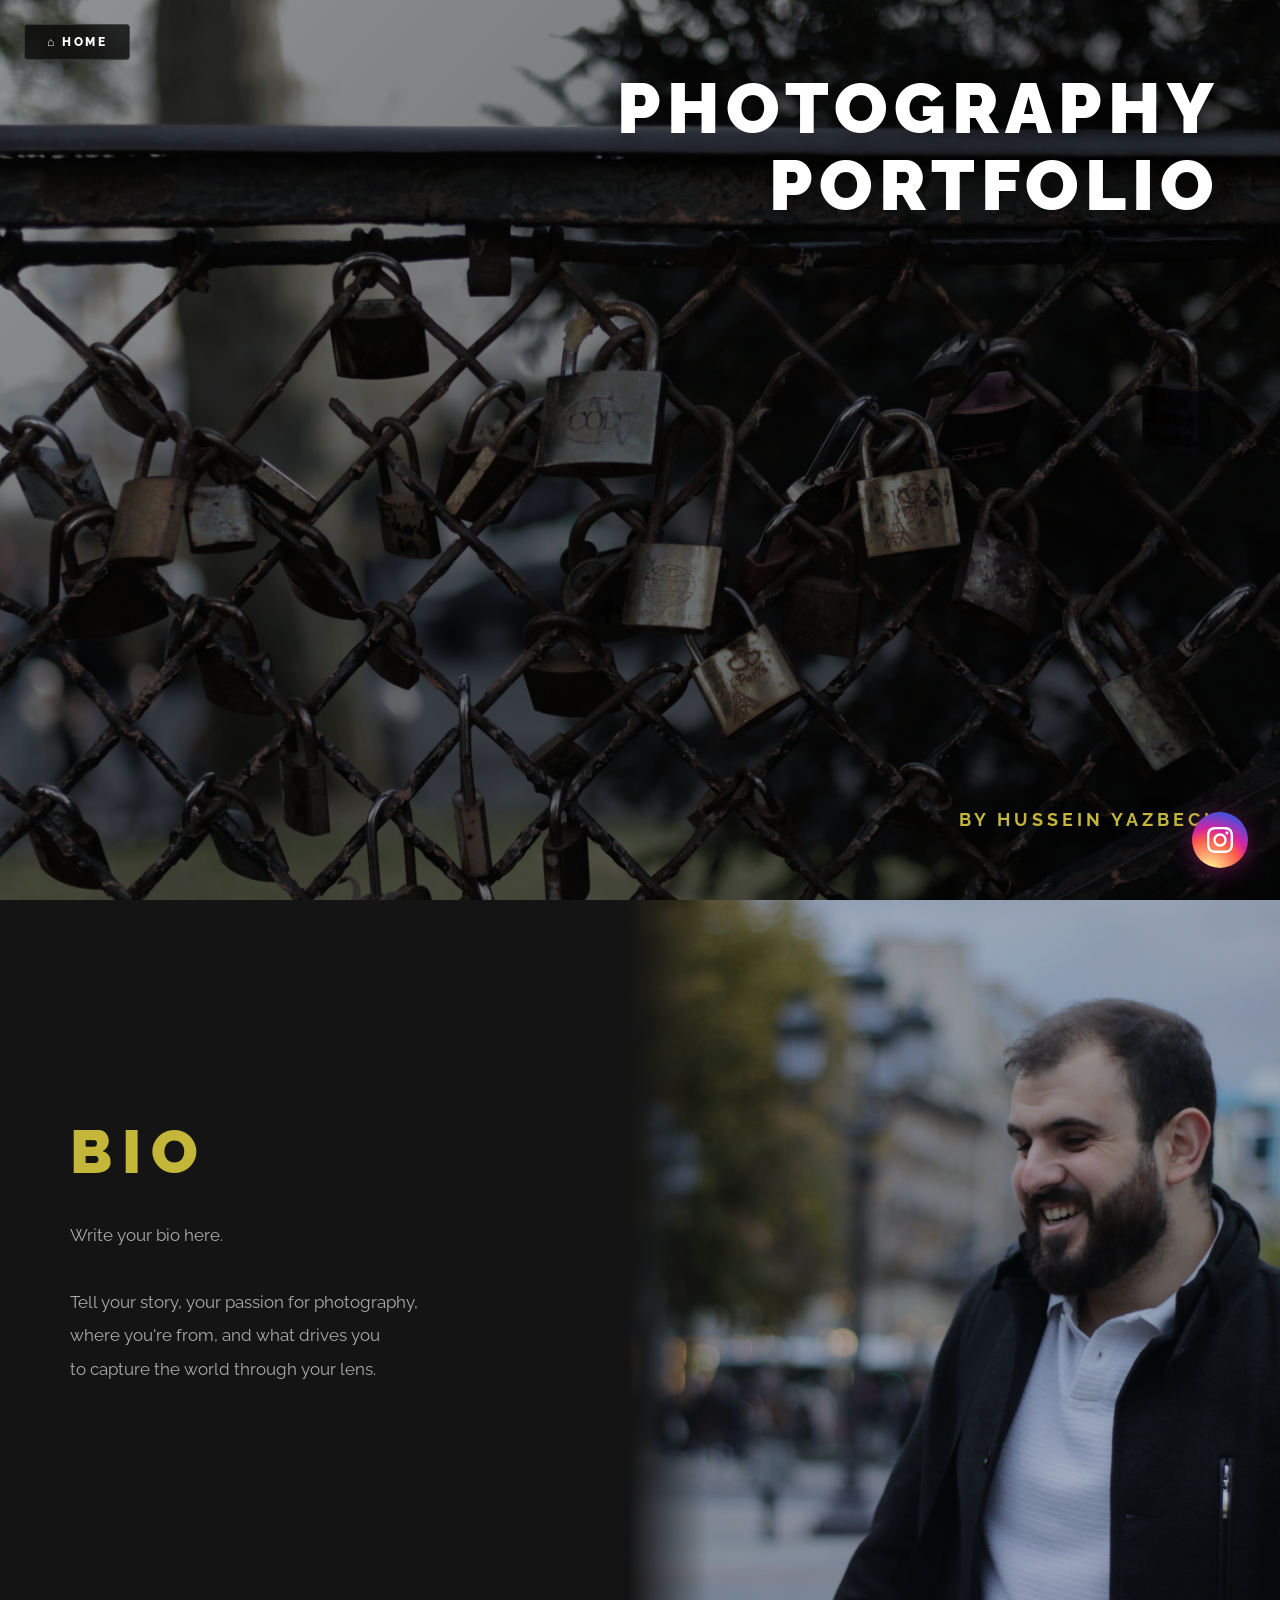
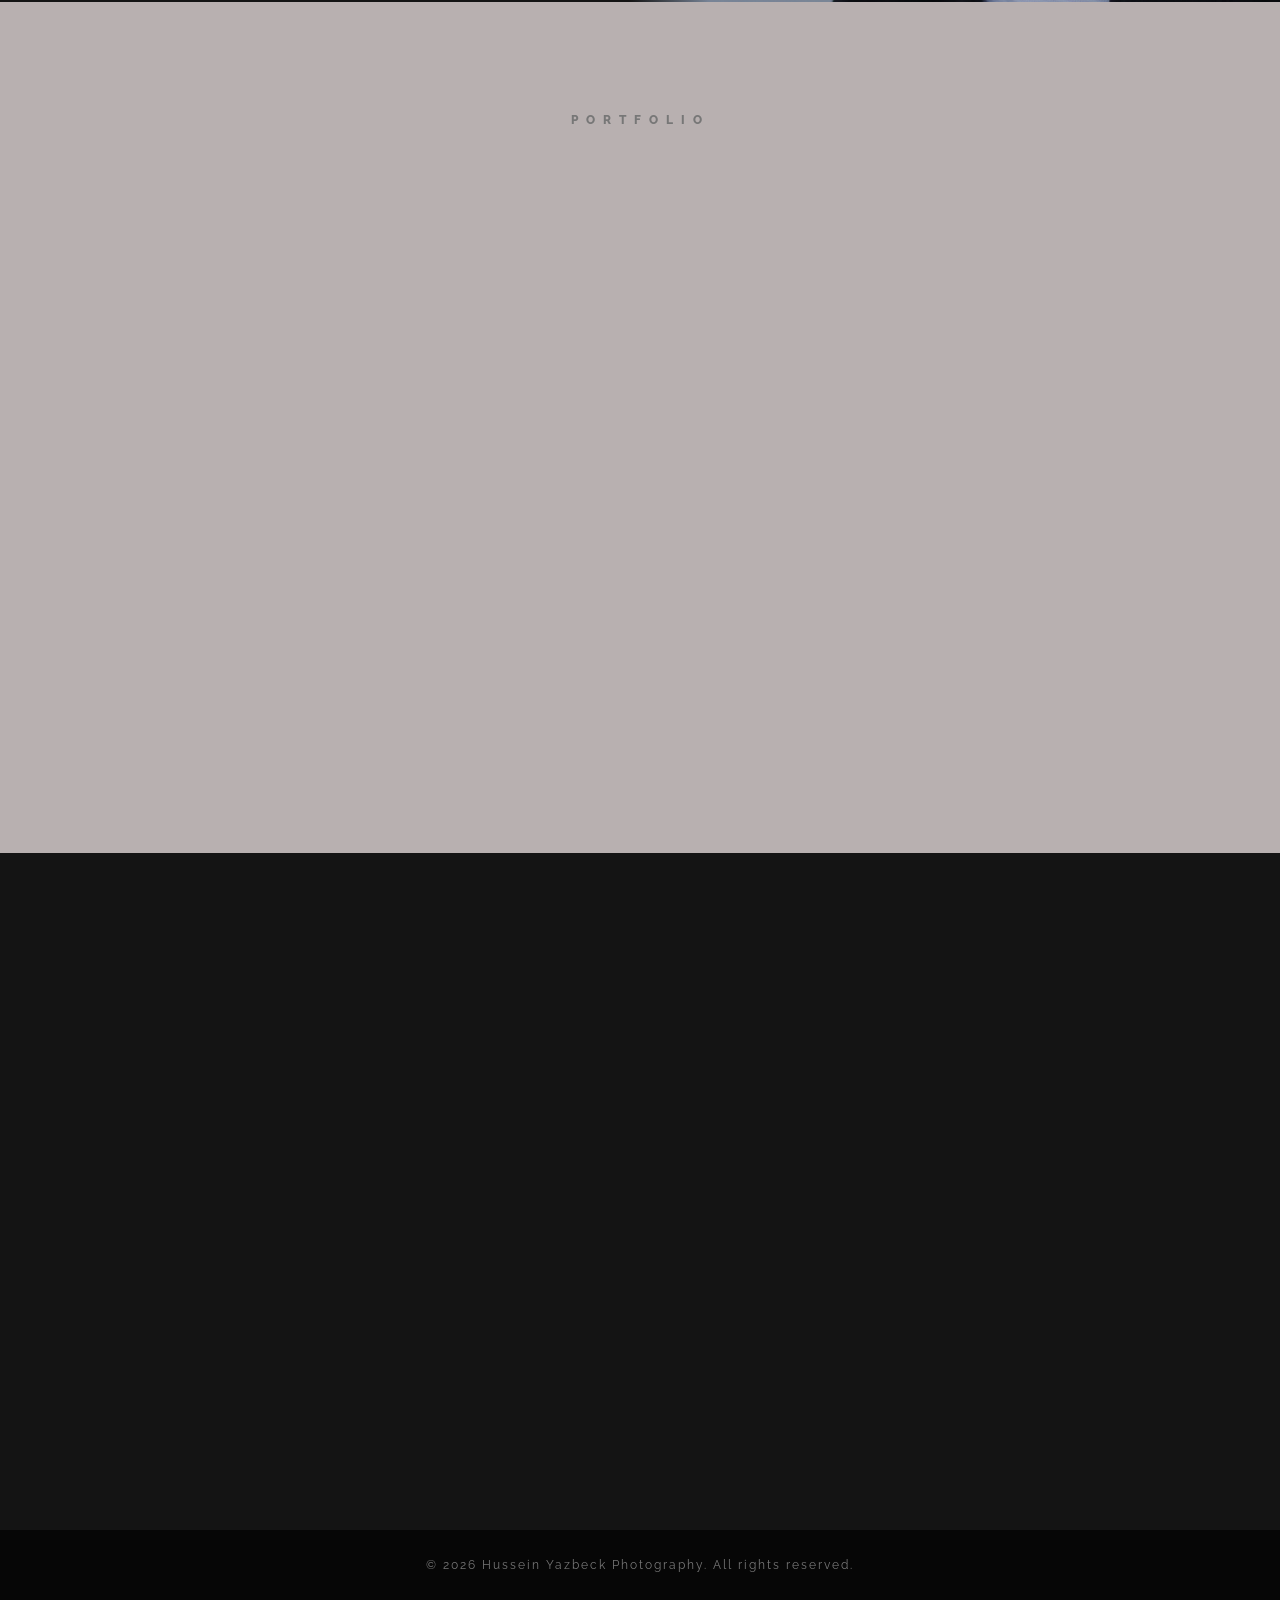
==== commit 2ea4f055: "Upgrade aperture transition: 6 individually-shaded SVG blades with gradients" ====
--- a/index.html
+++ b/index.html
@@ -153,8 +153,25 @@
         <span>Double tap to zoom</span>
     </div>
 
-    <!-- Aperture / iris page transition overlay -->
-    <div id="aperture-overlay" aria-hidden="true"></div>
+    <!-- Aperture / iris page transition — 6 individually-shaded SVG blades -->
+    <svg id="aperture-svg" aria-hidden="true" xmlns="http://www.w3.org/2000/svg">
+        <defs>
+            <!-- Each gradient goes dark on the leading edge → lighter on the trailing edge,
+                 so adjacent blades have opposite tones at their shared boundary. -->
+            <linearGradient id="bg0" gradientUnits="userSpaceOnUse"><stop offset="0%" stop-color="#080808"/><stop offset="100%" stop-color="#282828"/></linearGradient>
+            <linearGradient id="bg1" gradientUnits="userSpaceOnUse"><stop offset="0%" stop-color="#080808"/><stop offset="100%" stop-color="#282828"/></linearGradient>
+            <linearGradient id="bg2" gradientUnits="userSpaceOnUse"><stop offset="0%" stop-color="#080808"/><stop offset="100%" stop-color="#282828"/></linearGradient>
+            <linearGradient id="bg3" gradientUnits="userSpaceOnUse"><stop offset="0%" stop-color="#080808"/><stop offset="100%" stop-color="#282828"/></linearGradient>
+            <linearGradient id="bg4" gradientUnits="userSpaceOnUse"><stop offset="0%" stop-color="#080808"/><stop offset="100%" stop-color="#282828"/></linearGradient>
+            <linearGradient id="bg5" gradientUnits="userSpaceOnUse"><stop offset="0%" stop-color="#080808"/><stop offset="100%" stop-color="#282828"/></linearGradient>
+        </defs>
+        <path id="b0" fill="url(#bg0)" stroke="rgba(60,60,60,0.4)" stroke-width="0.8"/>
+        <path id="b1" fill="url(#bg1)" stroke="rgba(60,60,60,0.4)" stroke-width="0.8"/>
+        <path id="b2" fill="url(#bg2)" stroke="rgba(60,60,60,0.4)" stroke-width="0.8"/>
+        <path id="b3" fill="url(#bg3)" stroke="rgba(60,60,60,0.4)" stroke-width="0.8"/>
+        <path id="b4" fill="url(#bg4)" stroke="rgba(60,60,60,0.4)" stroke-width="0.8"/>
+        <path id="b5" fill="url(#bg5)" stroke="rgba(60,60,60,0.4)" stroke-width="0.8"/>
+    </svg>
 
     <script src="script.js"></script>
 </body>
--- a/styles.css
+++ b/styles.css
@@ -120,11 +120,13 @@
     display: block;
 }
 
-/* ── Aperture / iris page transition overlay ── */
-#aperture-overlay {
+/* ── Aperture / iris page transition ── */
+#aperture-svg {
     position: fixed;
     inset: 0;
-    background: var(--bg-2);
+    width: 100%;
+    height: 100%;
+    overflow: visible;
     z-index: 8000;
     pointer-events: none;
     display: none;
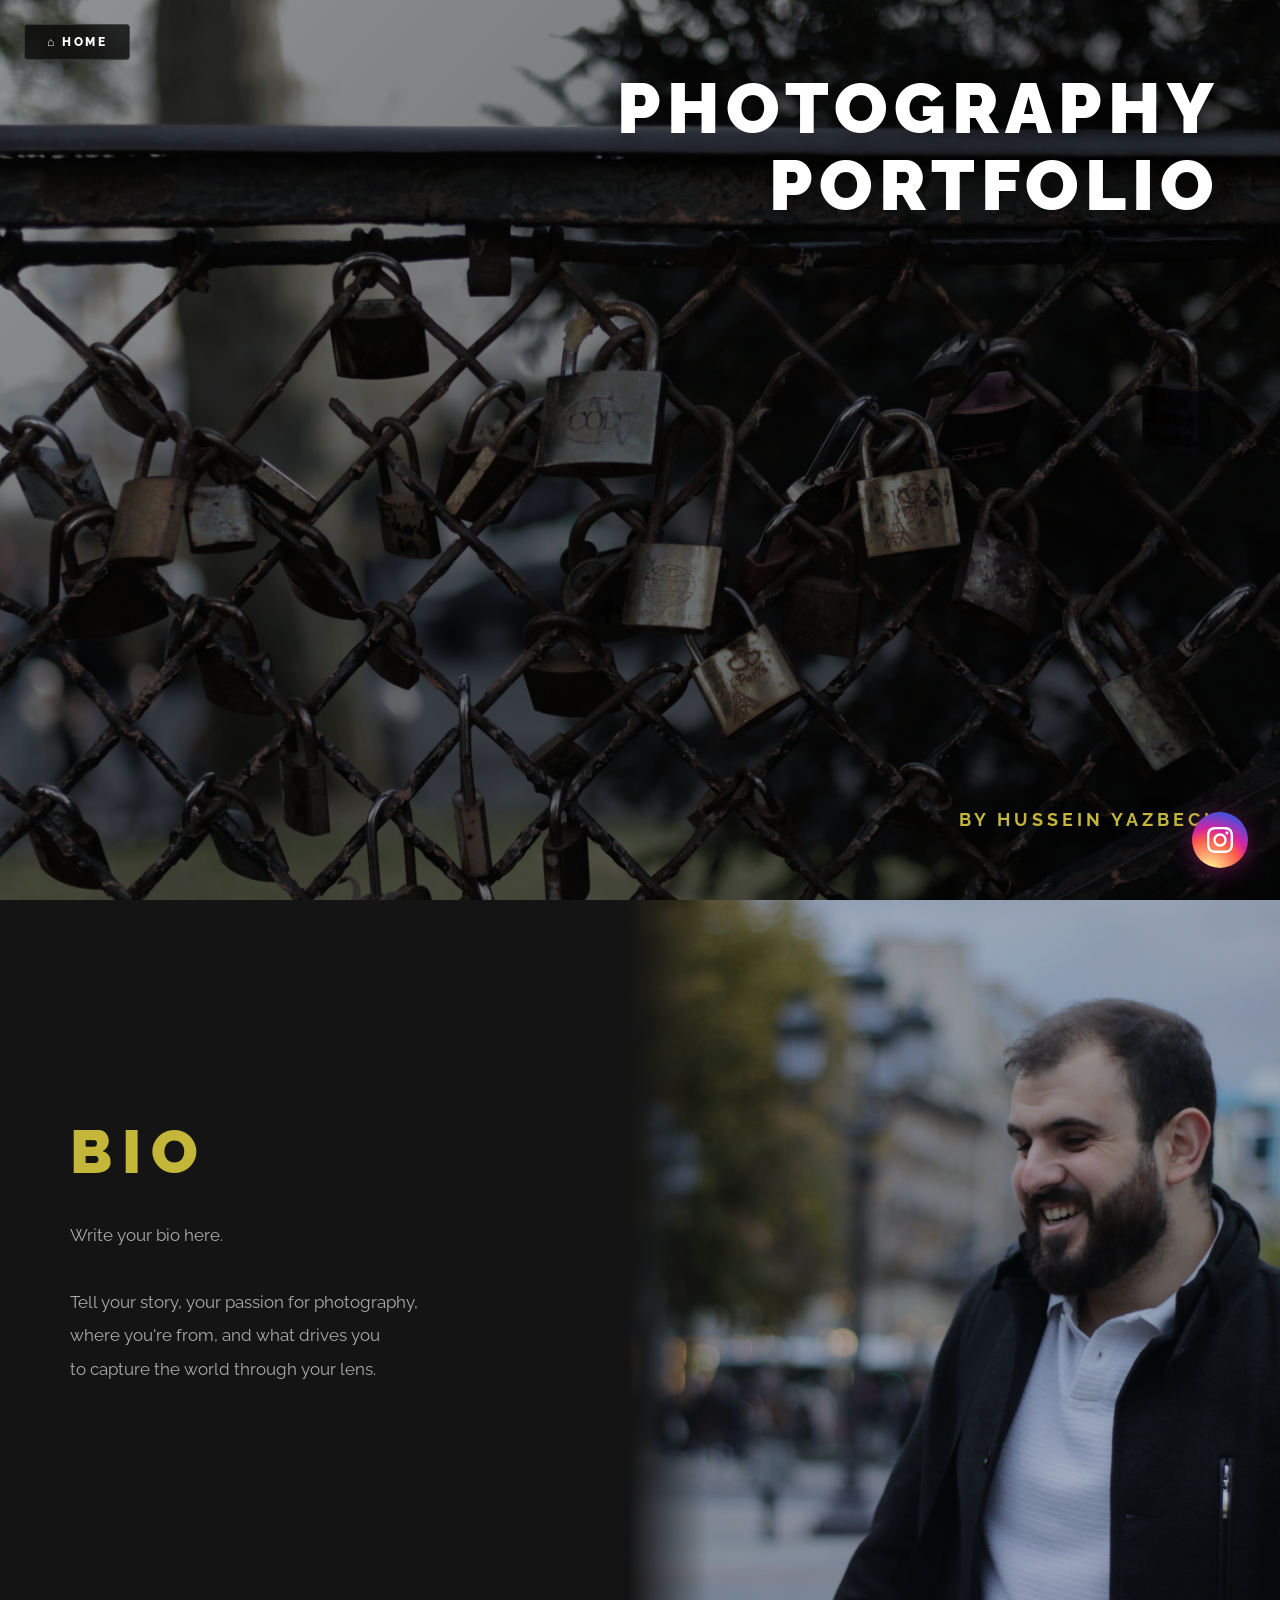
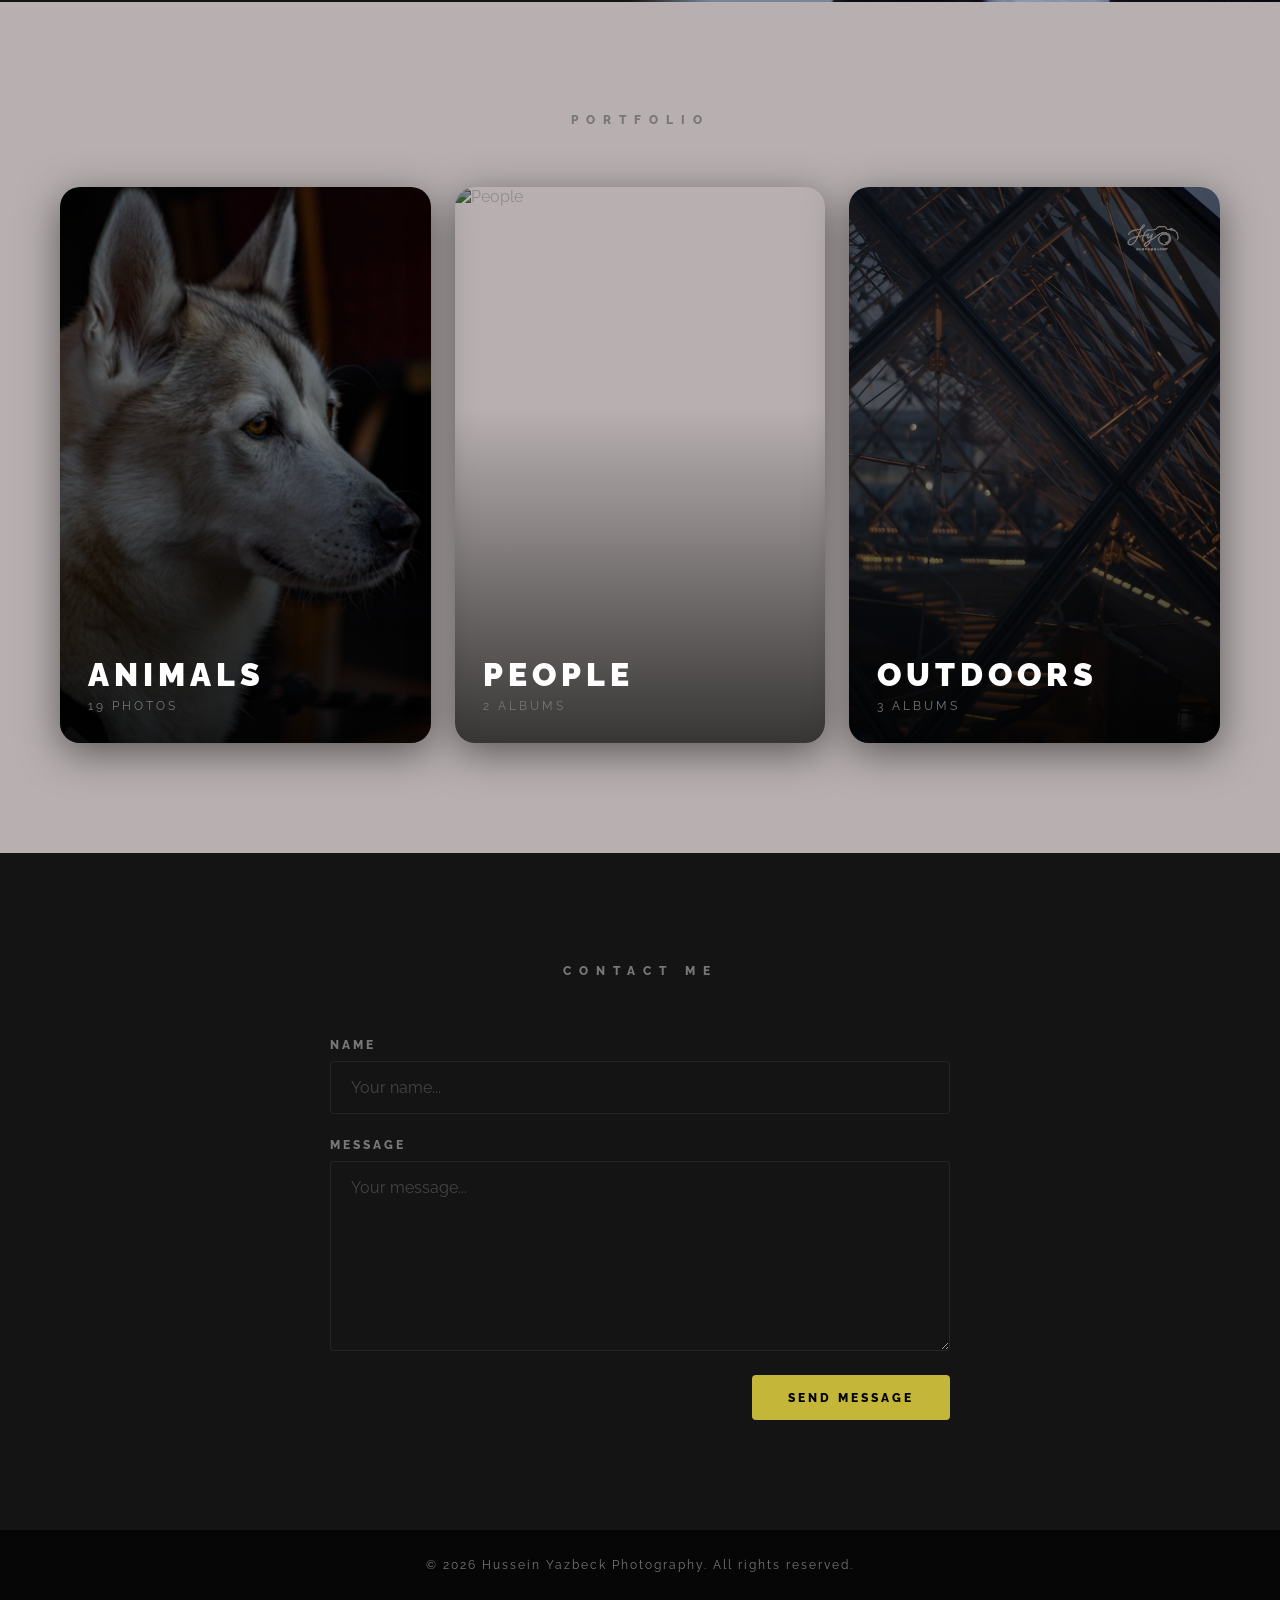
==== commit 4c437d25: "Restore simple iris/aperture transition" ====
--- a/index.html
+++ b/index.html
@@ -153,25 +153,8 @@
         <span>Double tap to zoom</span>
     </div>
 
-    <!-- Aperture / iris page transition — 6 individually-shaded SVG blades -->
-    <svg id="aperture-svg" aria-hidden="true" xmlns="http://www.w3.org/2000/svg">
-        <defs>
-            <!-- Each gradient goes dark on the leading edge → lighter on the trailing edge,
-                 so adjacent blades have opposite tones at their shared boundary. -->
-            <linearGradient id="bg0" gradientUnits="userSpaceOnUse"><stop offset="0%" stop-color="#080808"/><stop offset="100%" stop-color="#282828"/></linearGradient>
-            <linearGradient id="bg1" gradientUnits="userSpaceOnUse"><stop offset="0%" stop-color="#080808"/><stop offset="100%" stop-color="#282828"/></linearGradient>
-            <linearGradient id="bg2" gradientUnits="userSpaceOnUse"><stop offset="0%" stop-color="#080808"/><stop offset="100%" stop-color="#282828"/></linearGradient>
-            <linearGradient id="bg3" gradientUnits="userSpaceOnUse"><stop offset="0%" stop-color="#080808"/><stop offset="100%" stop-color="#282828"/></linearGradient>
-            <linearGradient id="bg4" gradientUnits="userSpaceOnUse"><stop offset="0%" stop-color="#080808"/><stop offset="100%" stop-color="#282828"/></linearGradient>
-            <linearGradient id="bg5" gradientUnits="userSpaceOnUse"><stop offset="0%" stop-color="#080808"/><stop offset="100%" stop-color="#282828"/></linearGradient>
-        </defs>
-        <path id="b0" fill="url(#bg0)" stroke="rgba(60,60,60,0.4)" stroke-width="0.8"/>
-        <path id="b1" fill="url(#bg1)" stroke="rgba(60,60,60,0.4)" stroke-width="0.8"/>
-        <path id="b2" fill="url(#bg2)" stroke="rgba(60,60,60,0.4)" stroke-width="0.8"/>
-        <path id="b3" fill="url(#bg3)" stroke="rgba(60,60,60,0.4)" stroke-width="0.8"/>
-        <path id="b4" fill="url(#bg4)" stroke="rgba(60,60,60,0.4)" stroke-width="0.8"/>
-        <path id="b5" fill="url(#bg5)" stroke="rgba(60,60,60,0.4)" stroke-width="0.8"/>
-    </svg>
+    <!-- Iris / aperture page transition overlay -->
+    <div id="aperture-overlay" aria-hidden="true"></div>
 
     <script src="script.js"></script>
 </body>
--- a/styles.css
+++ b/styles.css
@@ -120,13 +120,11 @@
     display: block;
 }
 
-/* ── Aperture / iris page transition ── */
-#aperture-svg {
+/* ── Iris / aperture page transition ── */
+#aperture-overlay {
     position: fixed;
     inset: 0;
-    width: 100%;
-    height: 100%;
-    overflow: visible;
+    background: var(--bg-2);
     z-index: 8000;
     pointer-events: none;
     display: none;
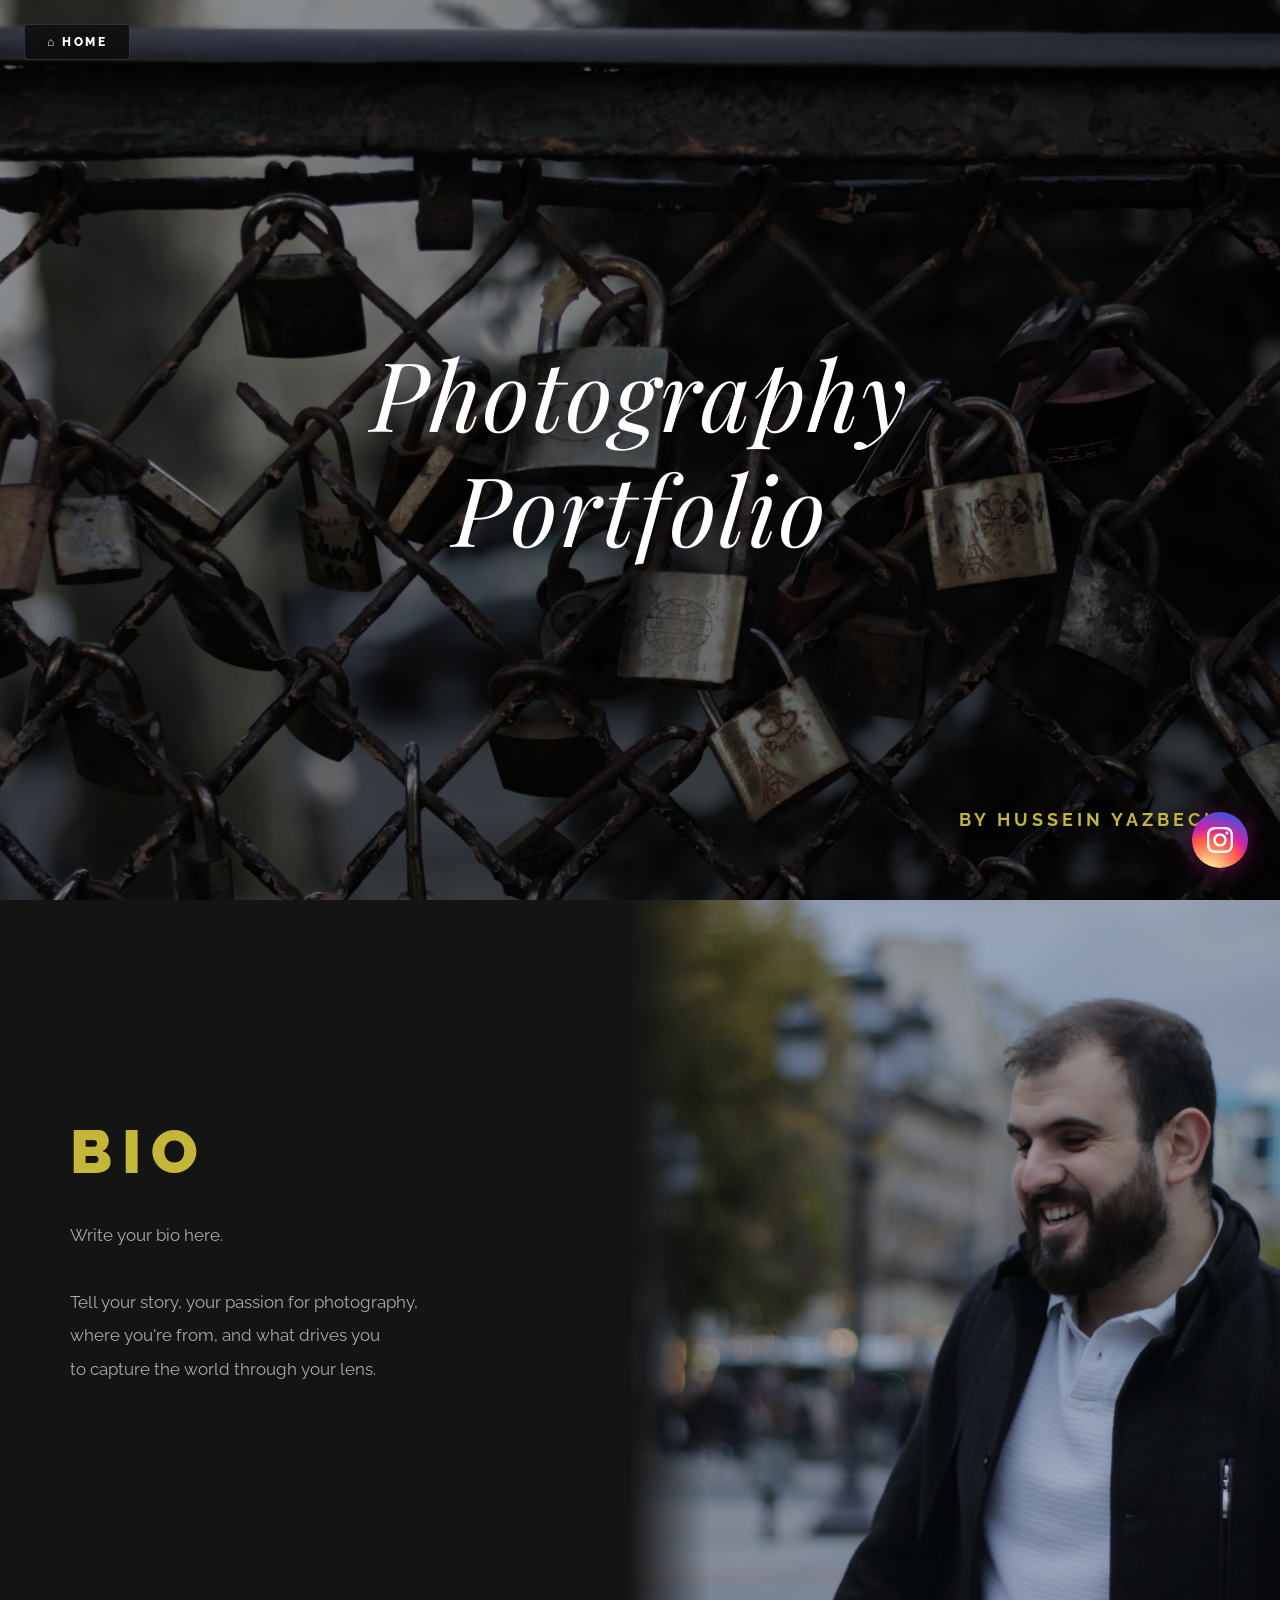
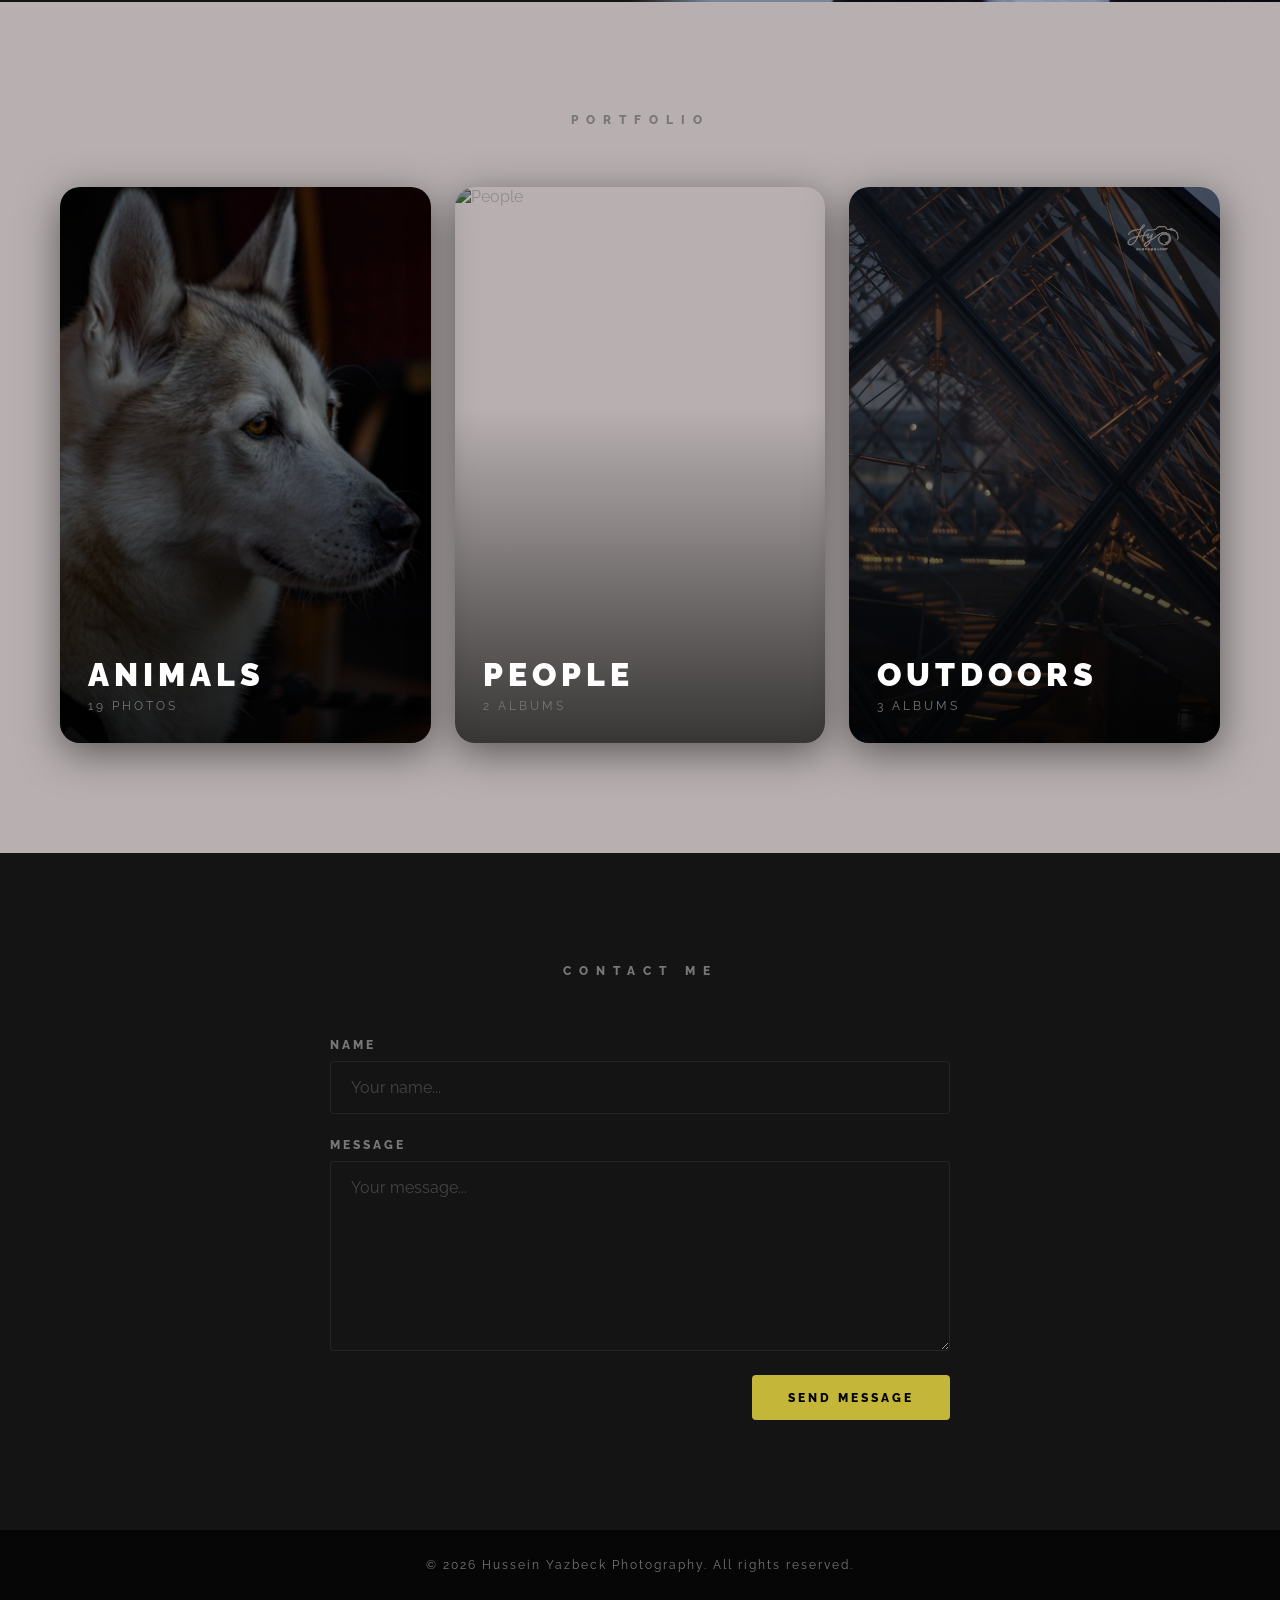
==== commit 9656686c: "Redesign hero title and remove bio/card parallax - Center "Photography Portfolio" on the hero with P" ====
--- a/index.html
+++ b/index.html
@@ -12,10 +12,17 @@
     <title>Hussein Yazbeck | Photography</title>
     <link rel="preconnect" href="https://fonts.googleapis.com">
     <link rel="preconnect" href="https://fonts.gstatic.com" crossorigin>
-    <link href="https://fonts.googleapis.com/css2?family=Raleway:wght@300;400;500;700;800;900&display=swap" rel="stylesheet">
+    <link href="https://fonts.googleapis.com/css2?family=Raleway:wght@300;400;500;700;800;900&family=Playfair+Display:ital,wght@1,400;1,500&display=swap" rel="stylesheet">
     <link rel="stylesheet" href="styles.css">
 </head>
 <body>
+
+    <!-- ================================================
+         SPLASH SCREEN
+    ================================================ -->
+    <div id="splash-screen" aria-hidden="true">
+        <img src="images/HY Photography.png" alt="HY Photography" class="splash-logo">
+    </div>
 
     <!-- ================================================
          FIXED NAVIGATION (always visible)
--- a/styles.css
+++ b/styles.css
@@ -33,6 +33,36 @@
 
 img { display: block; max-width: 100%; }
 button { font-family: var(--font); cursor: pointer; }
+
+/* ================================================
+   SPLASH SCREEN
+================================================ */
+#splash-screen {
+    position: fixed;
+    inset: 0;
+    background: var(--bg-2);
+    z-index: 10000;
+    display: flex;
+    align-items: center;
+    justify-content: center;
+    transition: opacity 0.6s ease;
+}
+
+#splash-screen.sp-hiding {
+    opacity: 0;
+    pointer-events: none;
+}
+
+.splash-logo {
+    width: clamp(140px, 28vw, 260px);
+    opacity: 0;
+    animation: splashLogoIn 0.9s ease 0.15s both;
+}
+
+@keyframes splashLogoIn {
+    from { opacity: 0; transform: scale(0.82); }
+    to   { opacity: 1; transform: scale(1); }
+}
 
 /* ================================================
    FIXED NAVIGATION
@@ -142,10 +172,12 @@
 
 .hero-bg {
     position: absolute;
-    inset: 0;
+    top: -15%;
+    left: 0;
     width: 100%;
-    height: 100%;
+    height: 130%;
     object-fit: cover;
+    will-change: transform;
 }
 
 .hero-overlay {
@@ -163,23 +195,29 @@
     inset: 0;
     display: flex;
     flex-direction: column;
-    justify-content: space-between;
-    align-items: flex-end;
+    align-items: center;
+    justify-content: center;
     padding: 70px 60px;
 }
 
 .hero-title {
-    font-size: clamp(2.8rem, 5.5vw, 5rem);
-    font-weight: 900;
-    text-align: right;
-    letter-spacing: 6px;
-    text-transform: uppercase;
-    line-height: 1.1;
-    text-shadow: 0 2px 30px rgba(0,0,0,0.7);
+    font-family: 'Playfair Display', serif;
+    font-style: italic;
+    font-weight: 400;
+    font-size: clamp(4rem, 7.5vw, 7rem);
+    text-align: center;
+    letter-spacing: 2px;
+    text-transform: none;
+    line-height: 1.2;
+    text-shadow: 0 4px 40px rgba(0,0,0,0.55);
+    color: #fff;
 }
 
 /* ⚙️ Author name font size is controlled in script.js via CONFIG.authorNameSize */
 .hero-author {
+    position: absolute;
+    bottom: 70px;
+    right: 60px;
     font-size: 1.1rem;
     font-weight: 700;
     letter-spacing: 4px;
@@ -194,9 +232,22 @@
     100% { opacity: 1; transform: translateY(0); }
 }
 
+@keyframes heroTitleReveal {
+    from {
+        opacity: 0;
+        filter: blur(8px);
+        transform: translateY(22px) scale(0.97);
+    }
+    to {
+        opacity: 1;
+        filter: blur(0);
+        transform: translateY(0) scale(1);
+    }
+}
+
 .fade-in { opacity: 0; animation: heroFadeIn 1.3s ease forwards; }
-.hero-title.fade-in  { animation-delay: 0.5s; }
-.hero-author.fade-in { animation-delay: 1.1s; }
+.hero-title.fade-in  { animation: heroTitleReveal 2s cubic-bezier(0.16, 1, 0.3, 1) 0.5s both; }
+.hero-author.fade-in { animation-delay: 1.4s; }
 
 
 
@@ -258,12 +309,12 @@
     height: 100%;
     object-fit: cover;
     filter: brightness(0.8);
-    transition: transform 0.8s var(--ease), filter 0.5s ease;
+    transition: filter 0.5s ease, transform 0.5s var(--ease);
 }
 
 .bio-right:hover img {
-    transform: scale(1.04);
     filter: brightness(0.9);
+    transform: scale(1.03);
 }
 
 
@@ -316,7 +367,7 @@
     height: 100%;
     object-fit: cover;
     filter: brightness(0.55);
-    transition: filter 0.5s ease, transform 0.6s var(--ease);
+    transition: filter 0.5s ease, transform 0.55s var(--ease);
 }
 
 .category-card:hover img {
@@ -523,7 +574,28 @@
     width: 100%;
     height: auto;
     display: block;
-    transition: transform 0.5s var(--ease);
+    opacity: 0;
+    filter: blur(12px);
+    transform: scale(1.06);
+    transition: transform 0.6s var(--ease), opacity 0.45s ease, filter 0.6s ease;
+}
+
+.album-photo img.img-loaded {
+    opacity: 1;
+    filter: blur(0);
+    transform: scale(1);
+}
+
+.album-photo.shimmer {
+    min-height: 180px;
+    background: linear-gradient(90deg, #161616 25%, #232323 50%, #161616 75%);
+    background-size: 200% 100%;
+    animation: shimmerWave 1.6s ease-in-out infinite;
+}
+
+@keyframes shimmerWave {
+    0%   { background-position:  200% 0; }
+    100% { background-position: -200% 0; }
 }
 
 .album-photo:hover img {
@@ -622,9 +694,13 @@
     max-height: 86vh;
     object-fit: contain;
     transform-origin: center center;
-    transition: transform 0.35s ease, opacity 0.3s ease;
+    transition: transform 0.35s ease, opacity 0.3s ease, filter 0.45s ease;
     user-select: none;
     -webkit-user-drag: none;
+}
+
+#fullscreen-viewer.hq-loading #viewer-img {
+    filter: blur(8px);
 }
 
 /* Photo counter (e.g. 3 / 12) */
@@ -849,9 +925,12 @@
    REDUCED MOTION
 ================================================ */
 @media (prefers-reduced-motion: reduce) {
-    .fade-in {
+    .fade-in,
+    .hero-title.fade-in {
         animation: none;
         opacity: 1;
+        filter: none;
+        transform: none;
     }
 
     .reveal {
@@ -867,6 +946,12 @@
         transform: none;
     }
 
+    .album-photo.shimmer { animation: none; }
+    .album-photo img { opacity: 1; filter: none; transform: none; }
+    .album-photo img.img-loaded { filter: none; transform: none; }
+    #fullscreen-viewer.hq-loading #viewer-img { filter: none; }
+    .splash-logo { animation: none; opacity: 1; }
+
     .page.active { animation: none; }
 
     /* iris transition is disabled via JS matchMedia check, nothing needed here */
@@ -877,7 +962,6 @@
     }
 
     .bio-right img,
-    .category-card,
     .category-card img,
     .album-photo img,
     .instagram-float,
